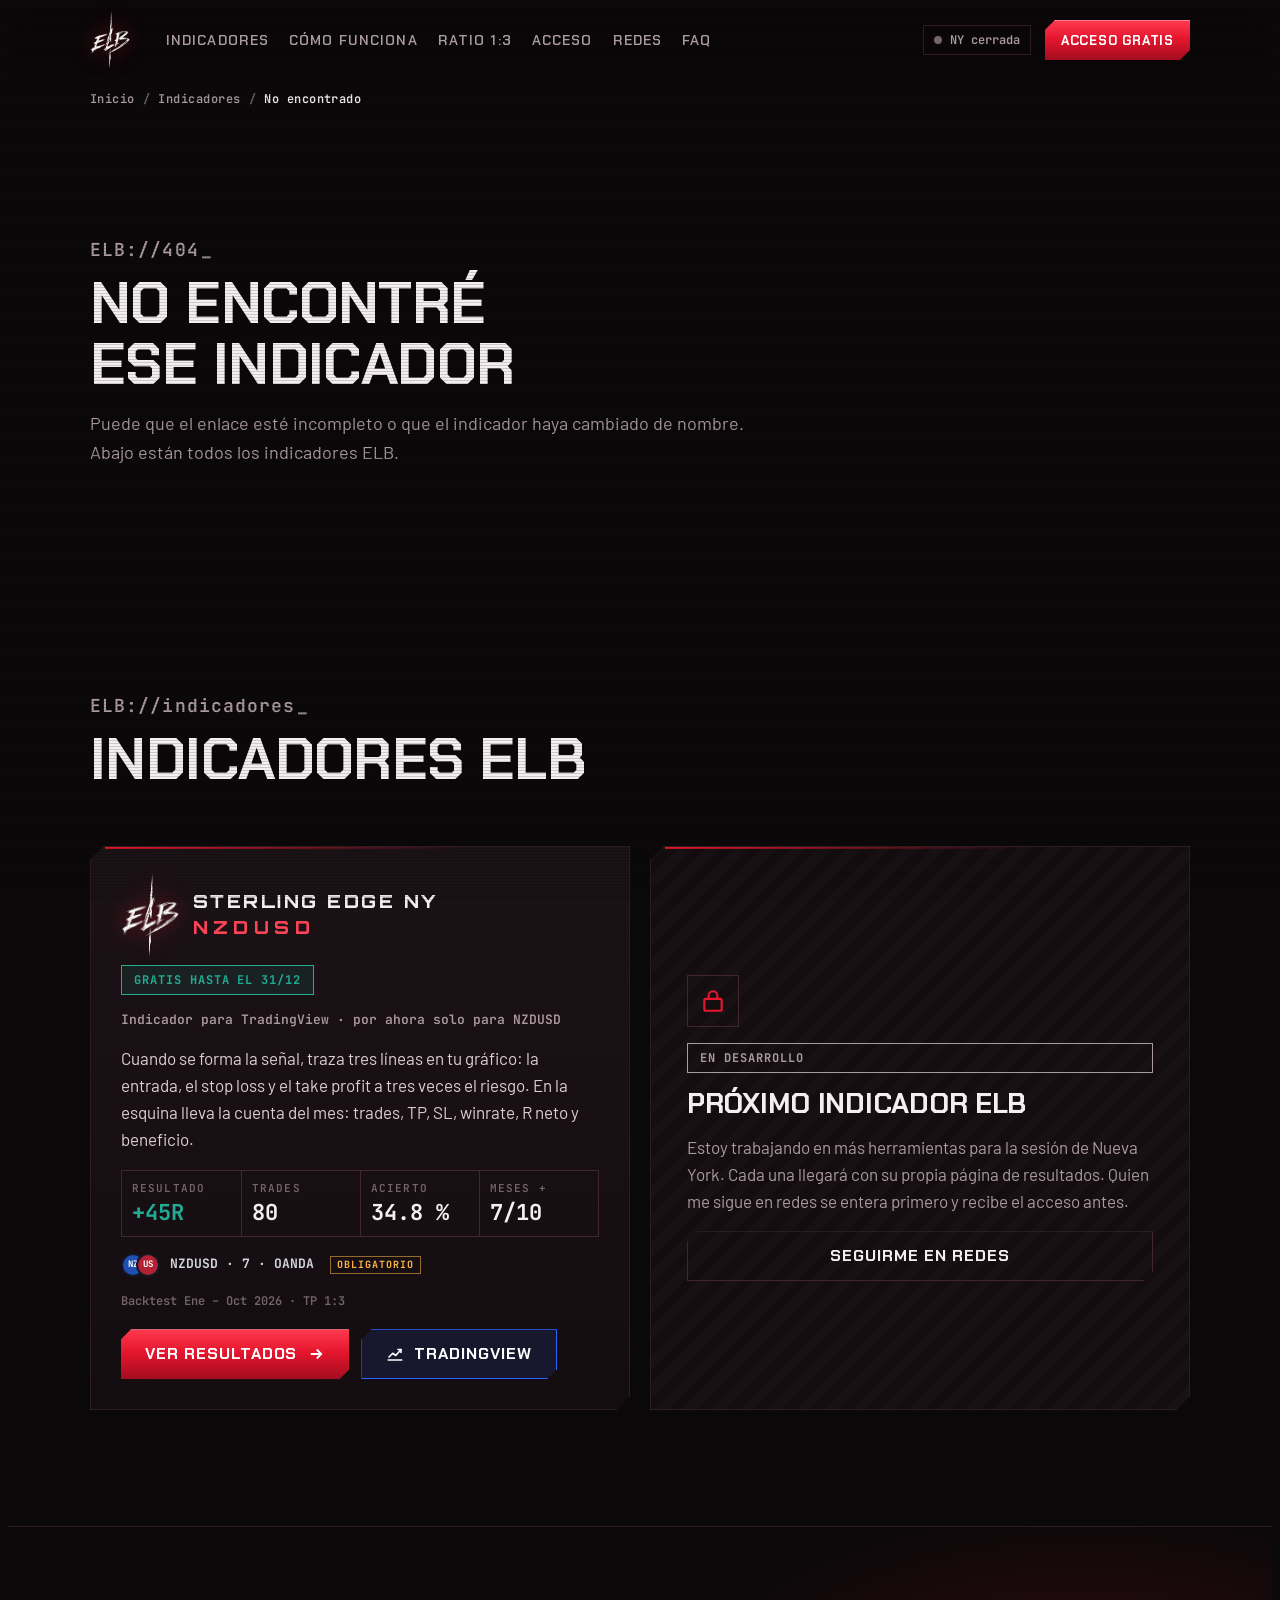
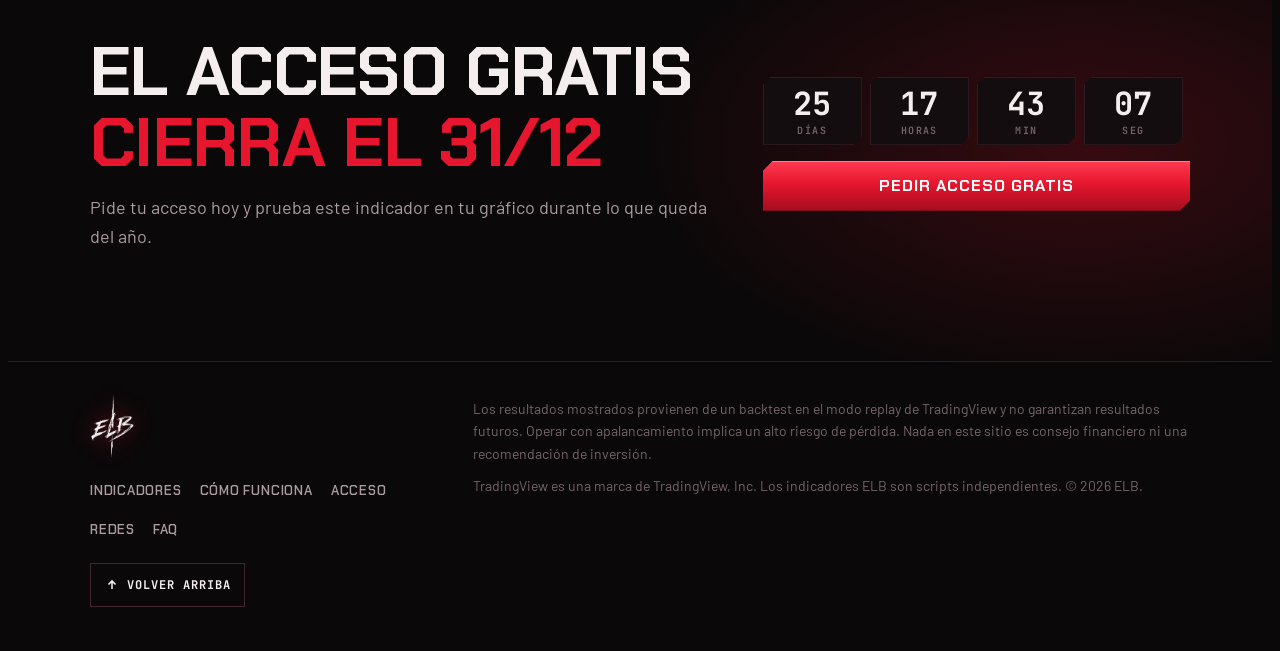
==== indicador.html @ a40491fe "Sitio estructurado: inicio con catalogo y una pagina por indicador - index.html: portada de la marca" ====
<!doctype html>
<html lang="es">
<head>
<meta charset="utf-8">
<meta name="viewport" content="width=device-width, initial-scale=1, viewport-fit=cover">
<title>Indicador · ELB</title>
<meta name="description" content="Página de un indicador ELB: resultados mes a mes, comparación de TP y simulador de cuenta.">
<meta name="theme-color" content="#0b0809">
<link rel="icon" type="image/png" sizes="16x16" href="media/favicon-16.png">
<link rel="icon" type="image/png" sizes="32x32" href="media/favicon-32.png">
<link rel="icon" type="image/png" sizes="64x64" href="media/favicon-64.png">
<link rel="icon" type="image/svg+xml" sizes="any" href="media/favicon.svg">
<link rel="apple-touch-icon" href="media/icon-180.png">
<meta property="og:type" content="website">
<meta property="og:title" content="ELB · Entrada, SL y TP 1:3 trazados solos">
<meta property="og:description" content="Indicador para TradingView en la sesión de Nueva York. Backtest de 10 meses: 90 trades, +50R. Acceso gratis hasta el 31/12.">
<meta property="og:url" content="https://garou-lb-06.github.io/elb-ny/">
<meta property="og:image" content="https://garou-lb-06.github.io/elb-ny/media/og.jpg">
<meta property="og:image:width" content="1200">
<meta property="og:image:height" content="630">
<meta name="twitter:card" content="summary_large_image">
<link rel="preconnect" href="https://fonts.googleapis.com">
<link rel="preconnect" href="https://fonts.gstatic.com" crossorigin>
<link href="https://fonts.googleapis.com/css2?family=Barlow:wght@400;500;600;700&family=Chakra+Petch:wght@500;600;700&family=JetBrains+Mono:wght@400;600;700&family=Orbitron:wght@800;900&display=swap" rel="stylesheet">
<link rel="stylesheet" href="assets/elb.css">
</head>
<body>

<a class="skip" href="#main">Saltar al contenido</a>
<div class="progress" id="progress" aria-hidden="true"></div>

<header class="nav" id="nav">
  <div class="wrap nav-in">
    <a class="brand" href="index.html" aria-label="ELB, ir al inicio">
      <span class="logo"><img src="media/elb-logo.png" alt="ELB" width="494" height="720" decoding="async"></span>
    </a>
    <nav class="nav-links" aria-label="Secciones">
      <a href="index.html#indicadores">Indicadores</a>
      <a href="index.html#como-funciona">Cómo funciona</a>
      <a href="index.html#calculadora">Ratio 1:3</a>
      <a href="index.html#acceso">Acceso</a>
      <a href="index.html#redes">Redes</a>
      <a href="index.html#faq">FAQ</a>
      <span class="nav-ind" id="navInd" aria-hidden="true"></span>
    </nav>
    <div class="nav-right">
      <span class="session" id="session" title="Horario de referencia de la sesión de Nueva York: 08:00 a 17:00, hora de Nueva York">
        <span class="dot" aria-hidden="true"></span><span id="sessionText">Sesión NY</span>
      </span>
      <a class="btn btn-red btn-sm" href="index.html#acceso" data-acceso>Acceso gratis</a>
      <button class="menu-btn" id="menuBtn" type="button" aria-expanded="false" aria-controls="mobileMenu" aria-label="Abrir menú">
        <span></span><span></span><span></span>
      </button>
    </div>
  </div>
  <div class="mobile-menu" id="mobileMenu" hidden>
    <nav class="wrap" aria-label="Secciones (móvil)">
      <a href="index.html#indicadores">Indicadores <span>01</span></a>
      <a href="index.html#como-funciona">Cómo funciona <span>02</span></a>
      <a href="index.html#calculadora">Ratio 1:3 <span>03</span></a>
      <a href="index.html#acceso">Acceso gratis <span>04</span></a>
      <a href="index.html#redes">Redes <span>05</span></a>
      <a href="index.html#faq">FAQ <span>06</span></a>
    </nav>
  </div>
</header>

<main id="main" tabindex="-1">
  <nav class="wrap crumbs" aria-label="Ruta"><a href="index.html">Inicio</a><span aria-hidden="true">/</span><a href="index.html#indicadores">Indicadores</a><span aria-hidden="true">/</span><span id="crumbName" aria-current="page">Indicador</span></nav>

  <!-- ================= EL INDICADOR: se arma desde assets/datos.js ================= -->
  <div id="indPage"></div>

  <!-- ================= OTROS INDICADORES ================= -->
  <section class="sec" id="otros">
    <div class="wrap">
      <header class="sec-head">
        <p class="kicker">ELB://indicadores</p>
        <h2 id="otrosHead">Otros indicadores ELB</h2>
      </header>
      <div class="cat-grid" id="otrosGrid">
        <article class="ticket soon-card">
          <div class="lock" aria-hidden="true">
            <svg viewBox="0 0 24 24" fill="none" stroke="currentColor" stroke-width="2"><rect x="4" y="10" width="16" height="11" rx="1"/><path d="M8 10V7a4 4 0 0 1 8 0v3"/></svg>
          </div>
          <span class="badge badge-soon">En desarrollo</span>
          <h3>Próximo indicador ELB</h3>
          <p>Estoy trabajando en más herramientas para la sesión de Nueva York. Cada una llegará con su propia página de resultados. Quien me sigue en redes se entera primero y recibe el acceso antes.</p>
          <a class="btn btn-ghost" href="index.html#redes">Seguirme en redes</a>
        </article>
      </div>
    </div>
  </section>

  <!-- ================= CIERRE ================= -->
  <section class="final">
    <div class="wrap final-in">
      <div>
        <h2>El acceso gratis <em>cierra el 31/12</em></h2>
        <p>Pide tu acceso hoy y prueba <span data-ind-name>este indicador</span> en tu gráfico durante lo que queda del año.</p>
      </div>
      <div style="display: grid; gap: 16px;">
        <div class="cd-boxes" data-countdown>
          <div class="cd-box"><span class="n" data-u="d">--</span><span class="u">días</span></div>
          <div class="cd-box"><span class="n" data-u="h">--</span><span class="u">horas</span></div>
          <div class="cd-box"><span class="n" data-u="m">--</span><span class="u">min</span></div>
          <div class="cd-box"><span class="n" data-u="s">--</span><span class="u">seg</span></div>
        </div>
        <a class="btn btn-red" href="index.html#acceso" data-acceso>Pedir acceso gratis</a>
      </div>
    </div>
  </section>
</main>

<footer>
  <div class="wrap foot">
    <div>
      <a class="brand" href="index.html" aria-label="ELB, ir al inicio"><span class="logo"><img src="media/elb-logo.png" alt="ELB" width="494" height="720" decoding="async"></span></a>
      <nav class="foot-nav" aria-label="Secciones (pie de página)">
        <a href="index.html#indicadores">Indicadores</a>
        <a href="index.html#como-funciona">Cómo funciona</a>
        <a href="index.html#acceso">Acceso</a>
        <a href="index.html#redes">Redes</a>
        <a href="index.html#faq">FAQ</a>
      </nav>
      <button class="to-top" id="toTop" type="button">
        <svg viewBox="0 0 24 24" fill="none" stroke="currentColor" stroke-width="2.6" aria-hidden="true"><path d="M12 19V5M6 11l6-6 6 6"/></svg>
        Volver arriba
      </button>
    </div>
    <div>
      <p>Los resultados mostrados provienen de un backtest en el modo replay de TradingView y no garantizan resultados futuros. Operar con apalancamiento implica un alto riesgo de pérdida. Nada en este sitio es consejo financiero ni una recomendación de inversión.</p>
      <p>TradingView es una marca de TradingView, Inc. Los indicadores ELB son scripts independientes. © 2026 ELB.</p>
    </div>
  </div>
</footer>

<script src="assets/datos.js"></script>
<script src="assets/comun.js"></script>
<script src="assets/indicador.js"></script>
<script src="assets/movimiento.js"></script>
</body>
</html>
---- assets/elb.css ----
/* ELB · estilos compartidos por todas las páginas */
/* Layout: terminal de operaciones nocturno. Rejilla asimétrica, paneles con esquina recortada tipo ticket de orden y cinta de cotización. */
:root {
  color-scheme: dark;
  --void: #0b0809;
  --panel: #140d10;
  --panel-2: #1b1216;
  --line: #2d1d23;
  --line-2: #42262f;
  --fg: #f4eeef;
  --muted: #ab9aa0;
  --dim: #75646b;
  --red: #e5162e;
  --red-hot: #ff4458;
  --red-deep: #6e0914;
  --tp: #22ab94;
  --sl: #f23645;
  --entry: #3a73ff;

  --f-mark: "Orbitron", "Chakra Petch", "Segoe UI", sans-serif;
  --f-display: "Chakra Petch", "Barlow", "Segoe UI", sans-serif;
  --f-body: "Barlow", system-ui, -apple-system, "Segoe UI", sans-serif;
  --f-mono: "JetBrains Mono", ui-monospace, "Cascadia Mono", Consolas, monospace;

  --gutter: clamp(16px, 4vw, 40px);
  --maxw: 1180px;
  --notch: 14px;
  --nav-h: 64px;
}

* { box-sizing: border-box; }
html { background: var(--void); scroll-behavior: smooth; scroll-padding-top: calc(var(--nav-h) + 16px); }
body {
  background: var(--void);
  color: var(--fg);
  font-family: var(--f-body);
  font-size: 17px;
  line-height: 1.6;
  -webkit-font-smoothing: antialiased;
  overflow-x: hidden;
}
body::after { /* CRT scanlines over the whole page, very faint */
  content: "";
  position: fixed; inset: 0; pointer-events: none; z-index: 60;
  background: repeating-linear-gradient(to bottom, transparent 0 2px, rgba(0, 0, 0, 0.16) 2px 3px);
  mix-blend-mode: multiply;
}
a { color: inherit; }
img, video { max-width: 100%; display: block; }
h1, h2, h3 { font-family: var(--f-display); line-height: 1.05; margin: 0; text-wrap: balance; letter-spacing: -0.01em; }
p { margin: 0; }
::selection { background: var(--red); color: #fff; }
:focus-visible { outline: 2px solid var(--red-hot); outline-offset: 3px; border-radius: 4px; }

.wrap { max-width: var(--maxw); margin-inline: auto; padding-inline: var(--gutter); }
.mono { font-family: var(--f-mono); }
.num { font-variant-numeric: tabular-nums; }
.sr-only { position: absolute; width: 1px; height: 1px; overflow: hidden; clip: rect(0 0 0 0); white-space: nowrap; }

/* ---------- buttons ---------- */
.btn {
  --b: var(--line-2);
  display: inline-flex; align-items: center; justify-content: center; gap: 10px;
  min-height: 50px; padding: 0 24px;
  font: 700 16px/1 var(--f-display); letter-spacing: 0.06em; text-transform: uppercase; text-decoration: none;
  color: var(--fg); background: transparent; border: 1px solid var(--b); cursor: pointer;
  clip-path: polygon(10px 0, 100% 0, 100% calc(100% - 10px), calc(100% - 10px) 100%, 0 100%, 0 10px);
  transition: transform .18s ease, background-color .18s ease, box-shadow .18s ease, color .18s ease;
}
.btn:hover { transform: translateY(-2px); }
.btn:active { transform: translateY(0); }
.btn-red {
  border: 0; color: #fff;
  background: linear-gradient(180deg, #ff3b51 0%, var(--red) 46%, #a30d1f 100%);
  box-shadow: inset 0 1px 0 rgba(255, 255, 255, 0.35), 0 10px 30px -12px rgba(229, 22, 46, 0.9);
}
.btn-red:hover { box-shadow: inset 0 1px 0 rgba(255, 255, 255, 0.4), 0 14px 40px -10px rgba(255, 68, 88, 1); }
.btn-ghost:hover { background: rgba(229, 22, 46, 0.1); --b: var(--red); }
.btn-sm { min-height: 40px; padding: 0 16px; font-size: 13px; }
.btn[aria-disabled="true"] { opacity: .45; pointer-events: none; }
.btn svg { width: 18px; height: 18px; }
/* TradingView links: TradingView blue so they read as "opens TradingView" */
.btn-tv { --b: #2962ff; color: #fff; background: rgba(41, 98, 255, 0.12); }
.btn-tv:hover { background: #2962ff; --b: #2962ff; box-shadow: 0 10px 30px -12px rgba(41, 98, 255, 0.9); }

/* ---------- top progress + nav ---------- */
.progress { position: fixed; top: env(safe-area-inset-top, 0px); left: 0; height: 2px; width: 0; z-index: 80; background: linear-gradient(90deg, var(--red-deep), var(--red-hot)); box-shadow: 0 0 12px var(--red); }
.nav {
  position: sticky; top: env(safe-area-inset-top, 0px); z-index: 70;
  background: rgba(11, 8, 9, 0.72); backdrop-filter: blur(14px) saturate(140%); -webkit-backdrop-filter: blur(14px) saturate(140%);
  border-bottom: 1px solid transparent; transition: border-color .2s ease, background-color .2s ease;
}
.nav.scrolled { border-bottom-color: var(--line); background: rgba(11, 8, 9, 0.9); }
.nav-in { height: var(--nav-h); display: flex; align-items: center; gap: 24px; }
.brand { display: inline-flex; align-items: center; gap: 10px; text-decoration: none; }
.mark { font-family: var(--f-mark); font-weight: 900; font-size: 26px; letter-spacing: 0.04em; color: var(--red); text-shadow: 0 0 18px rgba(229, 22, 46, 0.55); }
.brand-ny { font-family: var(--f-mark); font-weight: 800; font-size: 13px; letter-spacing: 0.35em; color: var(--fg); }
/* the ELB brush logo: white strokes with a red glow; the RGB-split glitch reuses the logo as a mask */
.logo { position: relative; display: inline-block; flex: none; line-height: 0; }
.logo img { display: block; height: 58px; width: auto; margin-block: -4px; filter: drop-shadow(0 0 10px rgba(229, 22, 46, 0.6)); }
.logo::before, .logo::after { content: ""; position: absolute; inset: 0; opacity: 0; pointer-events: none; -webkit-mask: url(media/elb-logo.png) center / contain no-repeat; mask: url(media/elb-logo.png) center / contain no-repeat; }
.logo::before { background: #ff003c; transform: translate(-2px, 0); }
.logo::after { background: #00e5ff; transform: translate(2px, 0); }
.brand:hover .logo::before, .brand:hover .logo::after { opacity: .8; animation: glitch-a .9s steps(2) infinite; }
.brand:hover .logo::after { animation-name: glitch-b; }
footer .logo img { height: 64px; }
.nav-links { display: flex; gap: 20px; margin-left: 12px; }
.nav-links a { white-space: nowrap; font: 600 14px/1 var(--f-display); letter-spacing: 0.08em; text-transform: uppercase; color: var(--muted); text-decoration: none; padding: 8px 0; position: relative; }
.nav-links a::after { content: ""; position: absolute; left: 0; right: 100%; bottom: 0; height: 2px; background: var(--red); transition: right .2s ease; }
.nav-links a:hover { color: var(--fg); }
.nav-links a:hover::after { right: 0; }
.nav-right { margin-left: auto; display: flex; align-items: center; gap: 14px; }
.session { display: inline-flex; align-items: center; gap: 8px; font: 600 12px/1 var(--f-mono); color: var(--muted); padding: 8px 10px; border: 1px solid var(--line); white-space: nowrap; }
.session .dot { width: 8px; height: 8px; border-radius: 50%; background: var(--dim); }
.session.open .dot { background: var(--tp); box-shadow: 0 0 0 0 rgba(34, 171, 148, .7); animation: ping 1.8s infinite; }
.session.open { color: var(--fg); }
@keyframes ping { 0% { box-shadow: 0 0 0 0 rgba(34, 171, 148, .6); } 80%, 100% { box-shadow: 0 0 0 8px rgba(34, 171, 148, 0); } }
.menu-btn { display: none; width: 44px; height: 44px; border: 1px solid var(--line-2); background: transparent; color: var(--fg); cursor: pointer; }
.menu-btn span { display: block; width: 20px; height: 2px; margin: 4px auto; background: currentColor; transition: transform .2s ease, opacity .2s ease; }
.menu-btn[aria-expanded="true"] span:nth-child(1) { transform: translateY(6px) rotate(45deg); }
.menu-btn[aria-expanded="true"] span:nth-child(2) { opacity: 0; }
.menu-btn[aria-expanded="true"] span:nth-child(3) { transform: translateY(-6px) rotate(-45deg); }
.mobile-menu { border-top: 1px solid var(--line); background: rgba(11, 8, 9, 0.97); }
.mobile-menu nav { display: grid; padding-block: 12px 20px; }
.mobile-menu a { font: 700 22px/1 var(--f-display); text-transform: uppercase; letter-spacing: 0.05em; padding: 14px 0; border-bottom: 1px solid var(--line); text-decoration: none; display: flex; justify-content: space-between; }
.mobile-menu a span { color: var(--red); font: 600 13px/1 var(--f-mono); }

/* ---------- glitch ---------- */
.glitch { position: relative; display: inline-block; }
.glitch::before, .glitch::after { content: attr(data-text); position: absolute; inset: 0; opacity: 0; }
.glitch::before { color: #ff003c; transform: translate(-2px, 0); }
.glitch::after { color: #00e5ff; transform: translate(2px, 0); }
.glitch:hover::before, .glitch:hover::after { opacity: .8; animation: glitch-a .9s steps(2) infinite; }
.glitch:hover::after { animation-name: glitch-b; }
.glitch.auto::before, .glitch.auto::after { opacity: .85; animation: glitch-burst-a 4.2s steps(1) infinite; }
.glitch.auto::after { animation-name: glitch-burst-b; }
@keyframes glitch-burst-a { 0%, 9%, 100% { clip-path: inset(100% 0 0 0); } 2% { clip-path: inset(12% 0 64% 0); transform: translate(-6px, 0); } 4% { clip-path: inset(58% 0 18% 0); transform: translate(4px, 0); } 6% { clip-path: inset(30% 0 46% 0); transform: translate(-3px, 0); } }
@keyframes glitch-burst-b { 0%, 9%, 100% { clip-path: inset(100% 0 0 0); } 2% { clip-path: inset(66% 0 8% 0); transform: translate(6px, 0); } 4% { clip-path: inset(8% 0 72% 0); transform: translate(-4px, 0); } 6% { clip-path: inset(40% 0 40% 0); transform: translate(3px, 0); } }
@keyframes glitch-a { 0% { clip-path: inset(10% 0 70% 0); } 25% { clip-path: inset(60% 0 10% 0); } 50% { clip-path: inset(30% 0 50% 0); } 75% { clip-path: inset(80% 0 2% 0); } 100% { clip-path: inset(0 0 90% 0); } }
@keyframes glitch-b { 0% { clip-path: inset(70% 0 5% 0); } 25% { clip-path: inset(5% 0 75% 0); } 50% { clip-path: inset(45% 0 35% 0); } 75% { clip-path: inset(15% 0 60% 0); } 100% { clip-path: inset(88% 0 0 0); } }

/* ---------- hero ---------- */
.hero { position: relative; overflow: hidden; padding-block: clamp(36px, 6vw, 80px) 0; isolation: isolate; }
.hero::before { content: ""; position: absolute; inset: -20% -10% auto; height: 120%; z-index: -2; background: radial-gradient(60% 50% at 70% 35%, rgba(229, 22, 46, 0.22), transparent 70%), radial-gradient(40% 40% at 10% 10%, rgba(110, 9, 20, 0.35), transparent 70%); }
#bgCandles { position: absolute; inset: 0; width: 100%; height: 100%; z-index: -1; opacity: .5; -webkit-mask-image: linear-gradient(to bottom, #000 40%, transparent 95%); mask-image: linear-gradient(to bottom, #000 40%, transparent 95%); }
.giant {
  position: absolute; z-index: -1; left: 50%; top: 50%;
  height: clamp(560px, 56vw, 760px); aspect-ratio: 494 / 720; user-select: none; pointer-events: none;
  filter: drop-shadow(3px 3px 0 rgba(20, 4, 7, 0.9)) drop-shadow(0 0 40px rgba(229, 22, 46, 0.45));
  transform: translate(-50%, -50%) perspective(900px) rotateY(var(--ry, -14deg)) rotateX(var(--rx, 6deg));
  transition: transform .6s cubic-bezier(.2, .7, .2, 1);
}
.giant-logo { position: absolute; inset: 0; background: linear-gradient(165deg, rgba(255, 110, 128, 0.5), rgba(229, 22, 46, 0.38) 50%, rgba(255, 80, 100, 0.48)); -webkit-mask: url(media/elb-logo.png) center / contain no-repeat; mask: url(media/elb-logo.png) center / contain no-repeat; }
.hero-grid { display: grid; grid-template-columns: minmax(0, 1.12fr) minmax(0, 0.88fr); gap: clamp(28px, 5vw, 64px); align-items: center; }
.eyebrow { font: 600 13px/1.4 var(--f-mono); color: var(--muted); letter-spacing: 0.04em; text-transform: uppercase; display: flex; gap: 10px; align-items: center; }
.prompt { color: var(--red); }
.cursor-blink { display: inline-block; width: 9px; height: 16px; background: var(--red); animation: blink 1s steps(1) infinite; vertical-align: -2px; }
@keyframes blink { 50% { opacity: 0; } }
.hero-title { margin-top: 18px; font-size: clamp(44px, 7.4vw, 92px); font-weight: 700; text-transform: uppercase; line-height: 0.95; }
.hero-title .ln { display: block; }
.hero-title .accent { color: var(--red); text-shadow: 0 0 40px rgba(229, 22, 46, 0.45); }
.hero-title .tp { color: var(--tp); }
.lede { margin-top: 22px; max-width: 34em; font-size: clamp(17px, 1.6vw, 19px); color: #d9cdd0; }
.hero-cta { margin-top: 30px; display: flex; flex-wrap: wrap; gap: 12px; }

.countdown { margin-top: 30px; display: grid; gap: 10px; max-width: 460px; }
.countdown-label { font: 600 12px/1.3 var(--f-mono); letter-spacing: 0.08em; text-transform: uppercase; color: var(--muted); }
.countdown-label b { color: var(--red-hot); font-weight: 700; }
.cd-boxes { display: grid; grid-template-columns: repeat(4, minmax(0, 1fr)); gap: 8px; }
.cd-box { background: var(--panel); border: 1px solid var(--line); padding: 10px 6px 8px; text-align: center; clip-path: polygon(8px 0, 100% 0, 100% calc(100% - 8px), calc(100% - 8px) 100%, 0 100%, 0 8px); }
.cd-box .n { display: block; font: 700 clamp(22px, 3.2vw, 32px)/1 var(--f-mono); color: var(--fg); font-variant-numeric: tabular-nums; }
.cd-box .u { display: block; margin-top: 6px; font: 600 10px/1 var(--f-mono); letter-spacing: 0.14em; color: var(--dim); text-transform: uppercase; }

.hero-media { position: relative; display: grid; justify-items: center; padding-block: 10px 30px; }
.phone {
  position: relative; width: min(300px, 78vw); aspect-ratio: 9 / 19.2; max-width: 100%;
  border-radius: 44px; padding: 10px; background: linear-gradient(145deg, #2b1a1f, #0d0809 40%, #1f1216);
  box-shadow: 0 0 0 1px #3d2730, 0 40px 80px -30px rgba(229, 22, 46, 0.6), 0 0 120px -40px rgba(229, 22, 46, 0.7);
  transform: perspective(1200px) rotateY(var(--pry, -10deg)) rotateX(var(--prx, 4deg));
  transition: transform .6s cubic-bezier(.2, .7, .2, 1);
}
.phone::before { content: ""; position: absolute; top: 18px; left: 50%; width: 90px; height: 24px; transform: translateX(-50%); background: #000; border-radius: 20px; z-index: 2; }
.phone video { width: 100%; height: 100%; object-fit: cover; border-radius: 34px; background: #000; }
.sound-btn { position: absolute; z-index: 3; bottom: 26px; left: 50%; transform: translateX(-50%); display: inline-flex; gap: 8px; align-items: center; padding: 9px 14px; font: 700 12px/1 var(--f-mono); letter-spacing: 0.06em; text-transform: uppercase; color: #fff; background: rgba(0, 0, 0, 0.72); border: 1px solid rgba(255, 255, 255, 0.2); border-radius: 999px; cursor: pointer; backdrop-filter: blur(6px); }
.sound-btn svg { width: 16px; height: 16px; }
.float-chip { position: absolute; z-index: 4; display: inline-flex; align-items: center; gap: 8px; padding: 10px 14px; font: 700 14px/1 var(--f-mono); background: rgba(20, 13, 16, 0.92); border: 1px solid var(--line-2); box-shadow: 0 18px 40px -18px rgba(0, 0, 0, 0.9); clip-path: polygon(8px 0, 100% 0, 100% calc(100% - 8px), calc(100% - 8px) 100%, 0 100%, 0 8px); animation: bob 5s ease-in-out infinite; }
.float-chip i { width: 8px; height: 8px; border-radius: 50%; display: inline-block; }
.chip-tp { top: 18%; left: -2%; color: var(--tp); } .chip-tp i { background: var(--tp); }
.chip-sl { top: 48%; right: -4%; color: var(--sl); animation-delay: -1.6s; } .chip-sl i { background: var(--sl); }
.chip-wr { bottom: 14%; left: 2%; color: var(--fg); animation-delay: -3s; } .chip-wr i { background: var(--entry); }
@keyframes bob { 0%, 100% { transform: translateY(0); } 50% { transform: translateY(-10px); } }

.tape { margin-top: clamp(30px, 5vw, 56px); border-block: 1px solid var(--line); background: linear-gradient(90deg, rgba(229, 22, 46, 0.12), transparent 30%, transparent 70%, rgba(229, 22, 46, 0.12)); overflow: hidden; }
.tape-track { display: flex; width: max-content; animation: tape 38s linear infinite; }
.tape-group { display: flex; }
.tape-item { display: inline-flex; align-items: center; gap: 12px; padding: 14px 28px; font: 600 14px/1 var(--f-mono); letter-spacing: 0.08em; text-transform: uppercase; color: var(--muted); white-space: nowrap; }
.tape-item b { color: var(--fg); font-weight: 700; }
.tape-item::before { content: "◆"; color: var(--red); font-size: 9px; }
@keyframes tape { to { transform: translateX(-50%); } }

/* ---------- sections ---------- */
.sec { padding-block: clamp(64px, 9vw, 120px); position: relative; }
.sec + .sec { border-top: 1px solid var(--line); }
.sec-head { display: grid; gap: 14px; max-width: 760px; margin-bottom: clamp(32px, 5vw, 56px); }
.kicker { font: 600 13px/1 var(--f-mono); color: var(--red); letter-spacing: 0.06em; }
.sec-head :is(h2, .h2) { font-size: clamp(34px, 5vw, 58px); font-weight: 700; text-transform: uppercase; }
.sec-head p { color: var(--muted); font-size: 18px; max-width: 38em; }

.ticket {
  position: relative; background: linear-gradient(180deg, var(--panel-2), var(--panel)); border: 1px solid var(--line);
  clip-path: polygon(var(--notch) 0, 100% 0, 100% calc(100% - var(--notch)), calc(100% - var(--notch)) 100%, 0 100%, 0 var(--notch));
}
.ticket::before { content: ""; position: absolute; top: 0; left: var(--notch); right: 30%; height: 2px; background: linear-gradient(90deg, var(--red), transparent); }

/* ---------- indicators ---------- */
.ind-grid { display: grid; grid-template-columns: minmax(0, 1.5fr) minmax(0, 1fr); gap: 20px; align-items: stretch; }
.ind-card { padding: clamp(22px, 3.4vw, 36px); display: grid; gap: 22px; align-content: start; }
.ind-top { display: flex; flex-wrap: wrap; align-items: center; justify-content: space-between; gap: 12px; }
.ind-name { display: flex; align-items: center; gap: 14px; }
.ind-name .logo img { height: clamp(78px, 10vw, 110px); }
.ind-name .logo::before { opacity: .85; animation: glitch-burst-a 4.2s steps(1) infinite; }
.ind-name .logo::after { opacity: .85; animation: glitch-burst-b 4.2s steps(1) infinite; }
.ind-name .brand-ny { font-size: clamp(16px, 2vw, 20px); letter-spacing: 0.14em; line-height: 1.15; text-transform: uppercase; }
.badge { display: inline-flex; align-items: center; gap: 8px; padding: 8px 12px; font: 700 12px/1 var(--f-mono); letter-spacing: 0.08em; text-transform: uppercase; border: 1px solid currentColor; }
.badge-free { color: var(--tp); background: rgba(34, 171, 148, 0.1); }
.badge-soon { color: var(--muted); }
.ind-full { font: 600 14px/1.4 var(--f-mono); color: var(--muted); overflow-wrap: anywhere; }
.ind-desc { color: #dccfd2; max-width: 40em; }
.ind-body { display: grid; grid-template-columns: minmax(0, 1fr) minmax(0, 220px); gap: 24px; align-items: center; }
.specs { display: grid; gap: 0; margin: 0; }
.specs div { display: grid; grid-template-columns: 120px minmax(0, 1fr); gap: 12px; padding: 11px 0; border-bottom: 1px dashed var(--line-2); }
.specs dt { font: 600 12px/1.6 var(--f-mono); color: var(--dim); text-transform: uppercase; letter-spacing: 0.08em; }
.specs dd { margin: 0; font-weight: 600; }
.chips { display: flex; flex-wrap: wrap; gap: 6px; }
.chip { font: 700 12px/1 var(--f-mono); padding: 6px 8px; border: 1px solid var(--line-2); background: rgba(255, 255, 255, 0.03); }
.mini-chart { width: 100%; height: auto; background: #0d090a; border: 1px solid var(--line); }
.ind-actions { display: flex; flex-wrap: wrap; gap: 12px; }
.soon-card { padding: clamp(22px, 3.4vw, 36px); display: grid; gap: 16px; align-content: center; text-align: left; background: repeating-linear-gradient(135deg, rgba(255, 255, 255, 0.015) 0 10px, transparent 10px 20px), var(--panel); }
.soon-card h3 { font-size: 28px; text-transform: uppercase; }
.soon-card p { color: var(--muted); }
.lock { width: 52px; height: 52px; display: grid; place-items: center; border: 1px solid var(--line-2); color: var(--red); }
.lock svg { width: 26px; height: 26px; }

/* ---------- how it works ---------- */
.how-grid { display: grid; grid-template-columns: minmax(0, 0.8fr) minmax(0, 1.2fr); gap: clamp(24px, 4vw, 48px); align-items: start; }
.steps { list-style: none; margin: 0; padding: 0; display: grid; gap: 4px; counter-reset: s; }
.steps li { counter-increment: s; display: grid; grid-template-columns: 52px minmax(0, 1fr); gap: 14px; padding: 18px 0; border-bottom: 1px solid var(--line); }
.steps li::before { content: counter(s, decimal-leading-zero); font: 700 22px/1 var(--f-mono); color: var(--red); padding-top: 4px; }
.steps h3 { font-size: 21px; text-transform: uppercase; margin-bottom: 6px; }
.steps p { color: var(--muted); }
.line-key { display: inline-block; width: 22px; height: 0; border-top: 3px dashed; vertical-align: middle; margin-right: 6px; }
.sim { padding: 16px; display: grid; gap: 12px; }
.sim-bar { display: flex; flex-wrap: wrap; gap: 10px; align-items: center; justify-content: space-between; }
.seg { display: inline-flex; border: 1px solid var(--line-2); }
.seg button { font: 700 13px/1 var(--f-mono); letter-spacing: 0.06em; text-transform: uppercase; padding: 11px 14px; color: var(--muted); background: transparent; border: 0; cursor: pointer; }
.seg button[aria-pressed="true"] { color: #fff; background: var(--red); }
.seg button[data-kind="tp"][aria-pressed="true"] { background: #157a6a; }
.sim canvas { width: 100%; height: clamp(300px, 46vw, 440px); display: block; background: #0d090a; border: 1px solid var(--line); }
.sim-foot { display: flex; flex-wrap: wrap; justify-content: space-between; gap: 8px 16px; font: 600 12px/1.5 var(--f-mono); color: var(--dim); }
.legend { display: flex; flex-wrap: wrap; gap: 14px; }

/* ---------- results ---------- */
.res-grid { display: grid; grid-template-columns: minmax(0, 0.9fr) minmax(0, 1.1fr); gap: 20px; align-items: start; }
.tv-table { width: 100%; border-collapse: collapse; font-family: var(--f-body); font-size: 17px; background: #131722; }
.tv-table th { background: #2962ff; color: #fff; font: 700 16px/1 var(--f-display); text-transform: none; padding: 14px 12px; letter-spacing: 0.02em; }
.tv-table td { padding: 12px; border-top: 1px solid #2a2e39; text-align: center; color: #d1d4dc; font-weight: 600; }
.tv-table td + td, .tv-table th + th { border-left: 1px solid #2a2e39; }
.tv-table td.v { font: 700 18px/1 var(--f-mono); font-variant-numeric: tabular-nums; }
.tv-table .teal { color: var(--tp); } .tv-table .red { color: var(--sl); } .tv-table .white { color: #fff; }
.table-wrap { padding: 16px; display: grid; gap: 12px; }
.table-note { font: 600 12px/1.5 var(--f-mono); color: var(--dim); }
.curve-wrap { padding: 16px; display: grid; gap: 14px; }
.curve-head { display: flex; flex-wrap: wrap; justify-content: space-between; gap: 8px; align-items: baseline; }
.curve-head :is(h3, h4) { font-size: 20px; text-transform: uppercase; }
.curve-head span { font: 700 26px/1 var(--f-mono); color: var(--tp); }
.curve { width: 100%; height: auto; }
.months { display: grid; grid-template-columns: minmax(0, 1.25fr) repeat(5, minmax(0, 1fr)); gap: 8px; }
.mchip[data-period="all"] { grid-row: span 2; align-content: center; gap: 8px; }
.mchip[data-period="all"] .mr { font-size: clamp(28px, 3.4vw, 40px); }
.mchip {
  position: relative; display: grid; gap: 6px; text-align: left; cursor: pointer; color: var(--fg);
  padding: 14px 14px 12px; background: var(--panel); border: 1px solid var(--line);
  clip-path: polygon(10px 0, 100% 0, 100% calc(100% - 10px), calc(100% - 10px) 100%, 0 100%, 0 10px);
  transition: border-color .18s ease, background-color .18s ease, transform .18s ease;
}
.mchip:hover { border-color: var(--line-2); transform: translateY(-2px); }
.mchip[aria-pressed="true"] { border-color: var(--red); background: linear-gradient(180deg, rgba(229, 22, 46, 0.16), rgba(229, 22, 46, 0.04)); }
.mchip[aria-pressed="true"]::before { content: ""; position: absolute; left: 10px; right: 0; top: 0; height: 2px; background: var(--red); }
.mchip .mn { font: 700 14px/1 var(--f-display); letter-spacing: 0.08em; text-transform: uppercase; color: var(--muted); }
.mchip[aria-pressed="true"] .mn { color: var(--fg); }
.mchip .mr { font: 700 clamp(20px, 2.4vw, 26px)/1 var(--f-mono); font-variant-numeric: tabular-nums; }
.mchip .ms { font: 600 12px/1.3 var(--f-mono); color: var(--dim); font-variant-numeric: tabular-nums; }
.per-note { color: var(--muted); font-size: 15px; max-width: 46em; margin: 14px 0 20px; min-height: 1.6em; }
.list-cap { font: 600 12px/1.4 var(--f-mono); color: var(--dim); letter-spacing: 0.04em; }
.mchip .ms b { font-weight: 700; }
.tpc { color: var(--tp); }
.slc { color: var(--sl); }
/* account simulator */
.sim2 { display: grid; grid-template-columns: minmax(0, 0.9fr) minmax(0, 1.1fr); }
.sim2-in, .sim2-out { padding: clamp(20px, 3vw, 32px); display: grid; gap: 22px; align-content: start; min-width: 0; margin: 0; }
.sim2-out { border-left: 1px solid var(--line); background: rgba(0, 0, 0, 0.18); }
.acc-period {
  width: 100%; min-height: 50px; padding: 0 44px 0 14px; font: 600 17px/1 var(--f-body); color: var(--fg); cursor: pointer;
  background: #0d090a url("data:image/svg+xml,%3Csvg xmlns='http://www.w3.org/2000/svg' viewBox='0 0 24 24' fill='none' stroke='%23ff4458' stroke-width='3'%3E%3Cpath d='M6 9l6 6 6-6'/%3E%3C/svg%3E") no-repeat right 14px center / 14px;
  border: 1px solid var(--line-2); border-radius: 0; -webkit-appearance: none; appearance: none;
}
.acc-period:focus { border-color: var(--red); outline: none; box-shadow: 0 0 0 3px rgba(229, 22, 46, 0.25); }
.acc-period option { background: #140d10; color: var(--fg); }
.money-in { display: flex; align-items: center; border: 1px solid var(--line-2); background: #0d090a; }
.money-in span { padding: 0 4px 0 14px; color: var(--muted); font: 700 20px/1 var(--f-mono); }
.money-in input { flex: 1; min-width: 0; min-height: 52px; padding: 0 14px 0 4px; border: 0; background: transparent; color: var(--fg); font: 700 22px/1 var(--f-mono); font-variant-numeric: tabular-nums; outline: none; }
.money-in:focus-within { border-color: var(--red); box-shadow: 0 0 0 3px rgba(229, 22, 46, 0.25); }
.quick { display: flex; flex-wrap: wrap; gap: 6px; }
.quick button { font: 700 13px/1 var(--f-mono); padding: 9px 11px; color: var(--muted); background: transparent; border: 1px solid var(--line-2); cursor: pointer; }
.quick button:hover { color: var(--fg); border-color: var(--red); }
.quick button[aria-pressed="true"] { color: #fff; background: rgba(229, 22, 46, 0.18); border-color: var(--red); }
.field-hint { font: 600 13px/1.5 var(--f-mono); color: var(--dim); }
.field-err { font: 600 13px/1.4 var(--f-mono); color: var(--red-hot); }
.field-err:empty { display: none; }
.lbl-like { font: 700 13px/1 var(--f-mono); letter-spacing: 0.08em; text-transform: uppercase; color: var(--muted); }
.acc-chart { width: 100%; height: auto; background: #0d090a; border: 1px solid var(--line); }
.acc-table-wrap { overflow-x: auto; }
.acc-table { width: 100%; border-collapse: collapse; font: 600 14px/1.3 var(--f-mono); font-variant-numeric: tabular-nums; }
.acc-table th { text-align: right; color: var(--dim); font-size: 11px; letter-spacing: 0.08em; text-transform: uppercase; padding: 6px 8px; border-bottom: 1px solid var(--line-2); white-space: nowrap; }
.acc-table td { text-align: right; padding: 7px 8px; border-bottom: 1px dashed var(--line); white-space: nowrap; }
.acc-table th:first-child, .acc-table td:first-child { text-align: left; }
.acc-rows { display: grid; }
.acc-row { display: flex; justify-content: space-between; align-items: baseline; gap: 12px; padding: 10px 0; border-bottom: 1px dashed var(--line-2); font-weight: 600; }
.acc-row b { font: 700 16px/1.3 var(--f-mono); text-align: right; }
.nav-right .btn { white-space: nowrap; }


.res-grid.swap .tv-table td.v, .res-grid.swap .curve { animation: swapIn .45s ease; }
@keyframes swapIn { from { opacity: .15; transform: translateY(4px); } to { opacity: 1; transform: none; } }
.trades { list-style: none; margin: 0; padding: 0; display: grid; grid-template-columns: repeat(auto-fill, minmax(84px, 1fr)); gap: 8px; }
.trades .m { font: 600 10px/1 var(--f-mono); color: var(--dim); letter-spacing: 0.08em; }
.trades li { padding: 10px 8px; border: 1px solid var(--line); text-align: center; display: grid; gap: 6px; background: rgba(255, 255, 255, 0.02); }
.trades .t { font: 600 11px/1 var(--f-mono); color: var(--dim); letter-spacing: 0.1em; }
.trades .r { font: 700 16px/1 var(--f-mono); }
.trades .win { color: var(--tp); border-color: rgba(34, 171, 148, 0.45); }
.trades .loss { color: var(--sl); border-color: rgba(242, 54, 69, 0.45); }
.reels { margin-top: clamp(36px, 5vw, 56px); display: grid; grid-template-columns: repeat(4, minmax(0, 1fr)); gap: 20px; }
.reel { display: grid; gap: 12px; }
.reel video { width: 100%; aspect-ratio: 9 / 16; object-fit: cover; background: #000; border: 1px solid var(--line-2); border-radius: 18px; }
.reel :is(h3, h4) { font-size: 18px; text-transform: uppercase; }
.reel p { color: var(--muted); font-size: 15px; }

/* ---------- calculator ---------- */
.calc { display: grid; grid-template-columns: minmax(0, 1fr) minmax(0, 1fr); gap: 0; }
.calc-in, .calc-out { padding: clamp(20px, 3vw, 32px); display: grid; gap: 22px; align-content: start; }
.calc-out { border-left: 1px solid var(--line); background: rgba(0, 0, 0, 0.18); }
.field { display: grid; gap: 10px; }
.field-top { display: flex; justify-content: space-between; align-items: baseline; gap: 10px; }
.field label { font: 700 13px/1 var(--f-mono); letter-spacing: 0.08em; text-transform: uppercase; color: var(--muted); }
.field output { font: 700 22px/1 var(--f-mono); font-variant-numeric: tabular-nums; }
.range-wrap { position: relative; }
input[type="range"] { -webkit-appearance: none; appearance: none; width: 100%; height: 30px; background: transparent; cursor: pointer; }
input[type="range"]::-webkit-slider-runnable-track { height: 6px; background: linear-gradient(90deg, var(--red) var(--fill, 50%), var(--line-2) var(--fill, 50%)); }
input[type="range"]::-moz-range-track { height: 6px; background: var(--line-2); }
input[type="range"]::-moz-range-progress { height: 6px; background: var(--red); }
input[type="range"]::-webkit-slider-thumb { -webkit-appearance: none; width: 22px; height: 22px; margin-top: -8px; background: #fff; border: 4px solid var(--red); border-radius: 50%; box-shadow: 0 0 0 4px rgba(229, 22, 46, 0.25); }
input[type="range"]::-moz-range-thumb { width: 16px; height: 16px; background: #fff; border: 4px solid var(--red); border-radius: 50%; }
.be-mark { position: absolute; top: -4px; bottom: -4px; width: 2px; background: var(--tp); pointer-events: none; }
.be-mark span { position: absolute; top: calc(100% + 6px); left: 50%; transform: translateX(-50%); font: 700 10px/1 var(--f-mono); color: var(--tp); white-space: nowrap; }
.big-out { display: grid; gap: 6px; }
.big-out .lbl { font: 700 12px/1 var(--f-mono); letter-spacing: 0.1em; text-transform: uppercase; color: var(--dim); }
.big-out .val { font: 700 clamp(40px, 6vw, 64px)/1 var(--f-mono); font-variant-numeric: tabular-nums; }
.big-out .sub { color: var(--muted); font-weight: 600; }
.pos { color: var(--tp); } .neg { color: var(--sl); }
.wl-bar { display: flex; height: 18px; border: 1px solid var(--line-2); overflow: hidden; }
.wl-bar .w { background: var(--tp); } .wl-bar .l { background: var(--sl); }
.wl-legend { display: flex; justify-content: space-between; gap: 10px; font: 600 13px/1.4 var(--f-mono); color: var(--muted); }
.calc-note { font-size: 14px; color: var(--dim); }

/* ---------- access ---------- */
.acc-grid { display: grid; grid-template-columns: minmax(0, 1fr) minmax(0, 1fr); gap: clamp(24px, 4vw, 48px); align-items: start; }
.acc-steps { list-style: none; margin: 0; padding: 0; display: grid; gap: 12px; counter-reset: a; }
.acc-steps li { counter-increment: a; display: grid; grid-template-columns: 44px minmax(0, 1fr); gap: 14px; align-items: start; padding: 16px; border: 1px solid var(--line); background: var(--panel); }
.acc-steps li::before { content: counter(a); width: 44px; height: 44px; display: grid; place-items: center; font: 700 20px/1 var(--f-mono); color: #fff; background: var(--red); clip-path: polygon(8px 0, 100% 0, 100% calc(100% - 8px), calc(100% - 8px) 100%, 0 100%, 0 8px); }
.acc-steps h3 { font-size: 19px; text-transform: uppercase; margin-bottom: 4px; }
.acc-steps p { color: var(--muted); }
kbd { font: 700 13px/1 var(--f-mono); padding: 3px 7px; border: 1px solid var(--line-2); background: var(--panel-2); color: var(--fg); }
.tvdlg { background: #1e222d; border: 1px solid #2a2e39; border-radius: 12px; overflow: hidden; box-shadow: 0 30px 60px -30px rgba(0, 0, 0, 0.9); font-family: var(--f-body); }
.tvdlg-head { display: flex; justify-content: space-between; align-items: center; padding: 14px 16px; color: #d1d4dc; font-weight: 700; font-size: 16px; }
.tvdlg-head .x { color: #787b86; font-size: 20px; line-height: 1; }
.tvdlg-search { margin: 0 14px 12px; display: flex; align-items: center; gap: 10px; padding: 11px 12px; background: #131722; border: 2px solid #2962ff; border-radius: 8px; color: #fff; font-weight: 600; min-height: 46px; }
.tvdlg-search svg { width: 18px; height: 18px; color: #b2b5be; flex: none; }
.tvdlg-search .caret { width: 2px; height: 20px; background: #2962ff; animation: blink 1s steps(1) infinite; }
.tvdlg-body { display: grid; grid-template-columns: 150px minmax(0, 1fr); border-top: 1px solid #2a2e39; min-height: 210px; }
.tvdlg-side { padding: 10px 8px; display: grid; gap: 2px; align-content: start; background: rgba(255, 255, 255, 0.02); }
.tvdlg-side span { padding: 9px 10px; color: #b2b5be; font-size: 14px; font-weight: 600; border-radius: 6px; }
.tvdlg-side span.on { color: #fff; background: rgba(41, 98, 255, 0.25); }
.tvdlg-list { padding: 10px 12px; display: grid; gap: 8px; align-content: start; min-width: 0; }
.tvdlg-cols { display: flex; justify-content: space-between; font: 700 11px/1 var(--f-mono); color: #787b86; letter-spacing: 0.08em; padding: 4px 6px; }
.tvdlg-row { display: flex; align-items: center; gap: 10px; padding: 12px 10px; border-radius: 8px; color: #fff; font-weight: 700; font-size: 14px; background: rgba(41, 98, 255, 0.3); outline: 2px solid #2962ff; transition: opacity .25s ease, background-color .25s ease; overflow-wrap: anywhere; }
.tvdlg-row svg { width: 18px; height: 18px; color: #facc15; flex: none; }
.tvdlg-row.pending { opacity: 0; }
.tvdlg-row.idle { background: rgba(255, 255, 255, 0.05); outline-color: transparent; }
.tv-replay { justify-self: start; }
.msg { padding: clamp(18px, 3vw, 28px); display: grid; gap: 16px; margin-top: 20px; }
.msg h3 { font-size: 22px; text-transform: uppercase; }
.msg input[type="text"] { width: 100%; min-height: 50px; padding: 0 14px; font: 600 17px/1 var(--f-mono); color: var(--fg); background: #0d090a; border: 1px solid var(--line-2); }
.msg input[type="text"]:focus { border-color: var(--red); outline: none; box-shadow: 0 0 0 3px rgba(229, 22, 46, 0.25); }
.msg-preview { margin: 0; padding: 14px; font: 500 15px/1.6 var(--f-mono); white-space: pre-wrap; overflow-wrap: anywhere; color: #e8dfe1; background: #0d090a; border-left: 3px solid var(--red); user-select: all; }
.msg-actions { display: flex; flex-wrap: wrap; gap: 10px; align-items: center; }
.copy-status { font: 600 13px/1.4 var(--f-mono); color: var(--tp); min-height: 1.4em; }

/* ---------- socials ---------- */
.soc-grid { display: flex; flex-wrap: wrap; gap: 16px; }
.soc-grid > .soc { flex: 1 1 200px; min-width: 0; }
.soc { padding: 22px; display: grid; gap: 14px; align-content: start; text-decoration: none; transition: transform .2s ease, box-shadow .2s ease; }
.soc:hover { transform: translateY(-4px); box-shadow: 0 20px 40px -24px rgba(229, 22, 46, 0.8); }
.soc-ico { width: 54px; height: 54px; display: grid; place-items: center; border: 1px solid var(--line-2); color: var(--fg); }
.soc-ico svg { width: 28px; height: 28px; }
.soc h3 { font-size: 22px; text-transform: uppercase; }
.soc .handle { font: 700 15px/1.3 var(--f-mono); color: var(--red-hot); overflow-wrap: anywhere; }
.soc p { color: var(--muted); font-size: 15px; }
.soc .go { font: 700 13px/1 var(--f-mono); letter-spacing: 0.08em; text-transform: uppercase; color: var(--fg); display: inline-flex; gap: 8px; align-items: center; }

/* ---------- faq ---------- */
.faq { display: grid; gap: 10px; max-width: 860px; }
.faq details { border: 1px solid var(--line); background: var(--panel); }
.faq summary { list-style: none; cursor: pointer; padding: 18px 20px; display: flex; justify-content: space-between; gap: 16px; align-items: center; font: 700 18px/1.3 var(--f-display); }
.faq summary::-webkit-details-marker { display: none; }
.faq summary::after { content: "+"; font: 700 22px/1 var(--f-mono); color: var(--red); transition: transform .2s ease; flex: none; }
.faq details[open] summary::after { transform: rotate(45deg); }
.faq details > div { padding: 0 20px 20px; color: #d8cccf; max-width: 62em; }

/* ---------- final cta + footer ---------- */
.final { text-align: left; padding-block: clamp(64px, 9vw, 110px); border-top: 1px solid var(--line); background: radial-gradient(50% 80% at 85% 50%, rgba(229, 22, 46, 0.2), transparent 70%); }
.final-in { display: grid; grid-template-columns: minmax(0, 1.2fr) minmax(0, 0.8fr); gap: 32px; align-items: center; }
.final h2 { font-size: clamp(36px, 5.6vw, 68px); text-transform: uppercase; }
.final h2 em { font-style: normal; color: var(--red); }
.final p { margin-top: 14px; color: var(--muted); font-size: 18px; }
.final .cd-boxes { max-width: 420px; }
footer { border-top: 1px solid var(--line); padding-block: 36px calc(36px + env(safe-area-inset-bottom, 0px)); color: var(--dim); font-size: 14px; }
.foot { display: grid; grid-template-columns: minmax(0, 1fr) minmax(0, 2fr); gap: 24px; align-items: start; }
.foot p + p { margin-top: 10px; }

/* =====================================================================
   v2 · terminal en vivo: motion system, states and fixes
   Motion tokens: snappy UI 160–220ms, reveals 500–900ms, one ease family.
   ===================================================================== */
:root { --ease-out: cubic-bezier(.16, 1, .3, 1); --ease-io: cubic-bezier(.65, 0, .35, 1); }

/* skip link */
.skip { position: absolute; left: 12px; top: -60px; z-index: 100; padding: 12px 16px; background: var(--red); color: #fff; font: 700 14px/1 var(--f-display); letter-spacing: 0.06em; text-transform: uppercase; text-decoration: none; transition: top .2s var(--ease-out); }
.skip:focus { top: calc(env(safe-area-inset-top, 0px) + 12px); }
main:focus { outline: none; }

/* buttons: light sweep on the red CTA, real press */
.btn { position: relative; overflow: hidden; }
.btn:active { transform: translateY(0) scale(.98); }
.btn-red::after { content: ""; position: absolute; inset: 0; background: linear-gradient(105deg, transparent 35%, rgba(255, 255, 255, 0.38) 50%, transparent 65%); transform: translateX(-120%); transition: transform .7s var(--ease-out); pointer-events: none; }
.btn-red:hover::after, .btn-red:focus-visible::after { transform: translateX(120%); }
.btn.ok { background: linear-gradient(180deg, #2fd1b5, var(--tp) 50%, #157a6a); }

/* nav: active section indicator */
.nav-links { position: relative; }
.nav-links a[aria-current="true"] { color: var(--fg); }
.nav-ind { position: absolute; bottom: 0; left: 0; height: 2px; width: 0; background: var(--red); box-shadow: 0 0 10px var(--red); transition: transform .45s var(--ease-out), width .45s var(--ease-out), opacity .2s; opacity: 0; pointer-events: none; }
.nav-ind.on { opacity: 1; }
.mobile-menu a[aria-current="true"] { color: var(--red-hot); }
.mobile-menu { max-height: calc(100dvh - var(--nav-h)); overflow-y: auto; overscroll-behavior: contain; }
.mobile-menu:not([hidden]) a { animation: menuIn .42s var(--ease-out) both; }
.mobile-menu:not([hidden]) a:nth-child(2) { animation-delay: .03s; } .mobile-menu:not([hidden]) a:nth-child(3) { animation-delay: .06s; }
.mobile-menu:not([hidden]) a:nth-child(4) { animation-delay: .09s; } .mobile-menu:not([hidden]) a:nth-child(5) { animation-delay: .12s; }
.mobile-menu:not([hidden]) a:nth-child(6) { animation-delay: .15s; } .mobile-menu:not([hidden]) a:nth-child(7) { animation-delay: .18s; }
.mobile-menu:not([hidden]) a:nth-child(8) { animation-delay: .21s; }
@keyframes menuIn { from { opacity: 0; transform: translateX(-14px); } to { opacity: 1; transform: none; } }

/* hero: CRT power-on + staggered load (continues the brand intro's CRT power-off) */
.crt-on { position: absolute; inset: 0; z-index: 5; pointer-events: none; background: #fff; transform-origin: 50% 46%; animation: crtOn .78s var(--ease-io) both; }
@keyframes crtOn {
  0% { transform: scale(0, .003); opacity: 1; }
  35% { transform: scale(1, .003); opacity: 1; }
  62% { transform: scale(1, 1); opacity: .22; background: #ff2b40; }
  100% { transform: scale(1, 1); opacity: 0; }
}
.hero .eyebrow { animation: rise .6s var(--ease-out) .35s both; }
.hero-title .ln { animation: lineIn .8s var(--ease-out) both; }
.hero-title .ln:nth-child(1) { animation-delay: .42s; } .hero-title .ln:nth-child(2) { animation-delay: .52s; } .hero-title .ln:nth-child(3) { animation-delay: .62s; }
.hero .lede { animation: rise .7s var(--ease-out) .74s both; }
.hero .hero-cta { animation: rise .7s var(--ease-out) .82s both; }
.hero .countdown { animation: rise .7s var(--ease-out) .9s both; }
.hero-media { animation: phoneIn 1.1s var(--ease-out) .5s both; }
@keyframes rise { from { opacity: 0; transform: translateY(18px); } to { opacity: 1; transform: none; } }
@keyframes lineIn { from { opacity: 0; clip-path: inset(0 0 100% 0); transform: translateY(40%); } to { opacity: 1; clip-path: inset(0 0 -20% 0); transform: none; } }
@keyframes phoneIn { from { opacity: 0; transform: translateY(40px) scale(.96); } to { opacity: 1; transform: none; } }
#crossCanvas { position: absolute; inset: 0; width: 100%; height: 100%; z-index: -1; pointer-events: none; }

/* section heads: scan sweep and decoding kicker */
.sec-head :is(h2, .h2) { position: relative; clip-path: inset(-12% -2% -12% -2%); }
.sec-head :is(h2, .h2)::after { content: ""; position: absolute; top: 0; bottom: 0; left: 0; width: 40%; background: linear-gradient(90deg, transparent, rgba(255, 68, 88, 0.45), transparent); transform: translateX(-120%); pointer-events: none; mix-blend-mode: screen; }
.sec-head.seen :is(h2, .h2)::after { animation: scan 1.1s var(--ease-io) .15s both; }
@keyframes scan { to { transform: translateX(320%); } }
.kicker::after { content: "_"; margin-left: 2px; animation: blink 1s steps(1) infinite; }
.ticket::before { transform-origin: left center; }
.ticket.seen::before { animation: lineDraw 1s var(--ease-out) both; }
@keyframes lineDraw { from { transform: scaleX(0); } to { transform: scaleX(1); } }

/* charts draw like the indicator draws its lines */
.draw-seg { animation: segDraw .55s var(--ease-out) both; }
@keyframes segDraw { from { stroke-dashoffset: 1; } to { stroke-dashoffset: 0; } }

/* FAQ height animation is driven by JS; keep the content clipped while it runs */
.faq details { overflow: hidden; transition: border-color .2s; }
.faq details[open] { border-color: var(--line-2); }
.faq summary { transition: color .2s; }
.faq summary:hover { color: var(--red-hot); }

/* footer */
.foot-nav { display: flex; flex-wrap: wrap; gap: 8px 18px; margin-top: 16px; }
.foot-nav a { color: var(--muted); text-decoration: none; font: 600 13px/1.4 var(--f-display); letter-spacing: 0.06em; text-transform: uppercase; padding: 6px 0; }
.foot-nav a:hover { color: var(--fg); }
.to-top { margin-top: 18px; display: inline-flex; align-items: center; gap: 8px; min-height: 44px; padding: 0 14px; border: 1px solid var(--line-2); background: transparent; color: var(--fg); font: 700 12px/1 var(--f-mono); letter-spacing: 0.08em; text-transform: uppercase; cursor: pointer; transition: border-color .2s, background-color .2s; }
.to-top:hover { border-color: var(--red); background: rgba(229, 22, 46, 0.1); }
.to-top svg { width: 14px; height: 14px; }

/* TP target switch (1:3 / 1:2) */
.ratio-bar { display: flex; flex-wrap: wrap; align-items: center; gap: 10px 16px; margin-bottom: 16px; }
.ratio-seg button { min-width: 64px; font-size: 15px; }
.ratio-seg button.b[aria-pressed="true"] { background: var(--entry); }
.ratio-link { font: 700 13px/1 var(--f-mono); letter-spacing: 0.04em; color: var(--muted); text-decoration: none; padding: 10px 0; margin-left: auto; }
.ratio-link:hover { color: var(--fg); }

/* 1:3 vs 1:2 */
.cmp-cards { display: grid; grid-template-columns: repeat(2, minmax(0, 1fr)); gap: 20px; }
.cmp-card { padding: clamp(20px, 3vw, 30px); display: grid; gap: 10px; align-content: start; --c: var(--red-hot); }
.cmp-card.b { --c: var(--entry); }
.cmp-card::before { background: linear-gradient(90deg, var(--c), transparent); }
.cmp-top { display: flex; align-items: center; justify-content: space-between; }
.cmp-tag { font: 700 14px/1 var(--f-mono); letter-spacing: 0.1em; text-transform: uppercase; color: var(--c); }
.cmp-dot { width: 12px; height: 12px; border-radius: 50%; background: var(--c); box-shadow: 0 0 14px var(--c); }
.cmp-big { font: 700 clamp(48px, 7vw, 76px)/1 var(--f-mono); color: var(--fg); }
.cmp-sub { color: var(--muted); font-weight: 600; }
.cmp-dl { margin: 8px 0 0; display: grid; }
.cmp-dl div { display: flex; justify-content: space-between; gap: 12px; padding: 10px 0; border-top: 1px dashed var(--line-2); }
.cmp-dl dt { font: 600 12px/1.6 var(--f-mono); color: var(--dim); text-transform: uppercase; letter-spacing: 0.08em; }
.cmp-dl dd { margin: 0; font: 700 15px/1.5 var(--f-mono); text-align: right; }
.cmp-chart { margin-top: 20px; padding: clamp(16px, 3vw, 28px); display: grid; gap: 16px; grid-template-columns: minmax(0, 1fr); }
.cmp-chart svg { width: 100%; height: auto; }
.cmp-legend { display: flex; gap: 16px; font: 700 13px/1 var(--f-mono); }
.cmp-legend span { display: inline-flex; align-items: center; gap: 8px; }
.cmp-legend span::before { content: ""; width: 18px; height: 3px; border-radius: 2px; background: currentColor; }
.cmp-legend .lg3 { color: #ff4458; } .cmp-legend .lg2 { color: var(--entry); }
.cmp-points { list-style: none; margin: 0; padding: 0; display: grid; gap: 10px; color: #d8cccf; }
.cmp-points li { padding-left: 18px; position: relative; max-width: 62em; }
.cmp-points li::before { content: ""; position: absolute; left: 0; top: .62em; width: 8px; height: 8px; background: var(--red); transform: rotate(45deg); }
.cmp-points b { color: var(--fg); }
.cmp-table-wrap { margin-top: 20px; padding: clamp(12px, 2vw, 20px); overflow-x: auto; }
.cmp-table th.g3, .cmp-table td.g3 { border-left: 2px solid rgba(255, 68, 88, 0.45); }
.cmp-table th.g2, .cmp-table td.g2 { border-left: 2px solid rgba(58, 115, 255, 0.55); }
.cmp-table thead tr:first-child th { text-align: center; color: var(--fg); }
.cmp-table thead tr:first-child th.g3 { color: #ff4458; } .cmp-table thead tr:first-child th.g2 { color: #6f98ff; }
.cmp-table tr.tot td { border-top: 2px solid var(--line-2); border-bottom: 0; font-size: 15px; color: var(--fg); }
@media (max-width: 760px) { .cmp-cards { grid-template-columns: minmax(0, 1fr); } .ratio-link { margin-left: 0; } }

/* indicator card breathes at tablet widths */
@media (max-width: 1100px) {
  .ind-grid { grid-template-columns: minmax(0, 1fr); }
}
/* the simulator form must never be wider than its column (long <option> text sets a large min-content width) */
.sim2-in, .sim2-out, .calc-in, .calc-out, .curve-wrap, .table-wrap { grid-template-columns: minmax(0, 1fr); }
.sim2-in > *, .sim2-out > *, .calc-in > *, .calc-out > *, .curve-wrap > *, .table-wrap > *, .acc-period, .money-in { min-width: 0; max-width: 100%; }
/* touch targets on touch screens (phones and tablets) */
@media (pointer: coarse), (max-width: 640px) {
  .quick button, .seg button, .btn-sm, .to-top, .tv-replay { min-height: 44px; }
}
@media (max-width: 640px) {
  .months { scrollbar-width: none; -webkit-mask-image: linear-gradient(90deg, #000 85%, transparent); mask-image: linear-gradient(90deg, #000 85%, transparent); padding-right: 24px; }
  .months::-webkit-scrollbar { display: none; }
  .sound-btn { min-height: 44px; padding: 0 16px; }
  .nav-right .session { padding: 10px; }
}
@media (prefers-reduced-motion: reduce) {
  .crt-on { display: none; }
  .hero .eyebrow, .hero-title .ln, .hero .lede, .hero .hero-cta, .hero .countdown, .hero-media,
  .mobile-menu:not([hidden]) a, .sec-head.seen :is(h2, .h2)::after, .ticket.seen::before, .draw-seg, .kicker::after { animation: none !important; }
  .btn-red::after, .nav-ind { transition: none !important; }
}

/* ---------- indicator apartados: one self-contained block per indicator ---------- */
.ind-zones + .sec { border-top: 1px solid var(--line); }
.ind-zone { position: relative; border-top: 1px solid var(--line); }
.ind-zone .sec { scroll-margin-top: 52px; } /* adds to html scroll-padding: clears the main nav and the apartado bar */
.zone-hero { position: relative; padding-block: clamp(52px, 7vw, 96px) clamp(30px, 4vw, 48px); background: radial-gradient(55% 90% at 8% 0%, rgba(229, 22, 46, 0.18), transparent 70%), linear-gradient(180deg, rgba(255, 255, 255, 0.015), transparent 60%); }
.zone-hero-in { display: grid; grid-template-columns: minmax(0, 1fr) minmax(0, 1fr); gap: clamp(24px, 4vw, 56px); align-items: end; }
.zone-title { margin-top: 16px; display: flex; align-items: center; gap: 16px; }
.zone-title .logo img { height: clamp(96px, 12vw, 150px); }
.zone-title .logo::before { opacity: .85; animation: glitch-burst-a 4.2s steps(1) infinite; }
.zone-title .logo::after { opacity: .85; animation: glitch-burst-b 4.2s steps(1) infinite; }
.zone-title .brand-ny { font-size: clamp(20px, 3vw, 34px); letter-spacing: 0.1em; line-height: 1.1; text-transform: uppercase; }
.brand-pair { display: block; margin-top: .3em; color: var(--red-hot); letter-spacing: .3em; }
.step-link { margin-top: 12px; }
.zone-links { margin-top: 22px; display: flex; flex-wrap: wrap; gap: 12px; }
.spec-note { margin-left: 6px; font: 600 12px/1 var(--f-mono); color: var(--dim); }
.spec-link { color: var(--fg); text-decoration: underline; text-decoration-color: var(--red); text-underline-offset: 4px; }
.zone-word { font-size: clamp(40px, 6vw, 72px); text-transform: uppercase; line-height: .95; }
.zone-full { margin-top: 14px; font: 600 14px/1.4 var(--f-mono); color: var(--muted); overflow-wrap: anywhere; }
.zone-stats { margin-top: 20px; display: flex; flex-wrap: wrap; gap: 8px 22px; font: 600 14px/1.3 var(--f-mono); color: var(--muted); }
.zone-stats b { color: var(--fg); font-size: 17px; }
.zone-stats span:first-child b { color: var(--tp); }
.zone-chart { padding: clamp(18px, 2.6vw, 26px); display: grid; gap: 14px; }
.tv-sym { display: flex; align-items: center; gap: 10px; padding: 10px 12px; background: #131722; border: 1px solid #2a2e39; color: #d1d4dc; font: 600 15px/1.3 var(--f-body); }
.tv-coins { display: inline-flex; flex: none; }
.tv-coins i { width: 24px; height: 24px; border-radius: 50%; display: grid; place-items: center; font: 700 9px/1 var(--f-mono); font-style: normal; color: #fff; background: #1f4fb3; border: 2px solid #131722; }
.tv-coins i + i { margin-left: -9px; background: #b22234; }
.zone-specs { margin: 0; display: grid; grid-template-columns: repeat(3, minmax(0, 1fr)); border: 1px solid var(--line-2); }
.zone-specs div { padding: 12px; display: grid; gap: 8px; min-width: 0; }
.zone-specs div + div { border-left: 1px solid var(--line-2); }
.zone-specs dt { font: 600 11px/1 var(--f-mono); color: var(--dim); letter-spacing: 0.1em; text-transform: uppercase; }
.zone-specs dd { margin: 0; font: 700 clamp(16px, 1.8vw, 20px)/1 var(--f-mono); color: var(--fg); }
.zone-must { display: grid; grid-template-columns: 22px minmax(0, 1fr); gap: 12px; align-items: start; padding: 14px; background: rgba(255, 181, 71, 0.07); border: 1px solid rgba(255, 181, 71, 0.5); color: #f1e2c8; font-size: 15px; line-height: 1.5; }
.zone-must svg { width: 22px; height: 22px; color: #ffb547; }
.zone-must b { display: block; margin-bottom: 4px; font: 700 12px/1.2 var(--f-mono); letter-spacing: 0.12em; text-transform: uppercase; color: #ffb547; }
.zone-nav { position: sticky; top: calc(env(safe-area-inset-top, 0px) + var(--nav-h)); z-index: 60; background: rgba(11, 8, 9, 0.9); backdrop-filter: blur(12px); -webkit-backdrop-filter: blur(12px); border-block: 1px solid var(--line); }
.zone-nav-in { display: flex; align-items: center; gap: 4px 22px; min-height: 50px; overflow-x: auto; scrollbar-width: none; }
.zone-nav-in::-webkit-scrollbar { display: none; }
.zone-nav a { position: relative; flex: none; padding: 17px 0; font: 600 13px/1 var(--f-display); letter-spacing: 0.08em; text-transform: uppercase; color: var(--muted); text-decoration: none; }
.zone-nav a::after { content: ""; position: absolute; left: 0; right: 100%; bottom: 0; height: 2px; background: var(--red); transition: right .25s var(--ease-out); }
.zone-nav a:hover, .zone-nav a[aria-current="true"] { color: var(--fg); }
.zone-nav a[aria-current="true"]::after { right: 0; }
.zone-nav .zn-name { font: 800 13px/1 var(--f-mark); letter-spacing: 0.18em; color: var(--red-hot); }
.zone-nav .zn-name::after { display: none; }
.zn-sym { margin-left: auto; flex: none; font: 700 12px/1 var(--f-mono); color: #ffb547; letter-spacing: 0.04em; }
.must-tag { display: inline-block; margin-left: 6px; padding: 3px 6px; font: 700 10px/1 var(--f-mono); letter-spacing: 0.1em; text-transform: uppercase; color: #ffb547; border: 1px solid rgba(255, 181, 71, 0.55); vertical-align: 2px; white-space: nowrap; }
@media (max-width: 900px) { .zone-hero-in { grid-template-columns: minmax(0, 1fr); } }
@media (max-width: 640px) { .zone-specs div { padding: 10px; } .zone-specs dd { font-size: 15px; } .zone-must { font-size: 14px; } }

/* ---------- phones: full-width actions, compact tables, the apartado bar keeps only its sections ---------- */
.mshort { display: none; }
@media (pointer: coarse), (max-width: 640px) {
  .ratio-link, .foot-nav a { min-height: 44px; display: inline-flex; align-items: center; }
}
@media (max-width: 640px) {
  .hero-cta .btn, .ind-actions .btn, .msg-actions .btn, .zone-links .btn, .step-link .btn { width: 100%; }
  .quick { display: grid; grid-template-columns: repeat(2, minmax(0, 1fr)); }
  .zone-nav .zn-name, .zn-sym { display: none; }
  .zone-nav-in { justify-content: space-between; gap: 4px 12px; }
  .acc-table { font-size: 13px; }
  .acc-table th, .acc-table td { padding: 7px 5px; }
  .mfull { display: none; } .mshort { display: inline; }
  .trades .m { font-size: 11px; letter-spacing: 0; white-space: nowrap; }
  .trades li { padding: 10px 4px; }
  /* socials: icon on the left, text on the right, so five networks stay short */
  .soc { grid-template-columns: 48px minmax(0, 1fr); column-gap: 14px; row-gap: 6px; padding: 16px; }
  .soc-ico { grid-row: 1 / span 4; width: 48px; height: 48px; }
  .soc h3 { font-size: 19px; }
}

/* ---------- responsive ---------- */
@media (max-width: 1180px) {
  .nav-links { display: none; }
  .menu-btn { display: block; }
}
@media (max-width: 1020px) {
}
@media (max-width: 900px) {
  .hero-grid, .ind-grid, .how-grid, .res-grid, .acc-grid, .final-in, .foot { grid-template-columns: minmax(0, 1fr); }
  .calc { grid-template-columns: minmax(0, 1fr); }
  .calc-out { border-left: 0; border-top: 1px solid var(--line); }
  .sim2 { grid-template-columns: minmax(0, 1fr); }
  .sim2-out { border-left: 0; border-top: 1px solid var(--line); }
  .months { grid-template-columns: repeat(5, minmax(0, 1fr)); }
  .mchip[data-period="all"] { grid-column: 1 / -1; grid-row: auto; }
  .reels { grid-template-columns: repeat(4, minmax(220px, 1fr)); overflow-x: auto; padding-bottom: 8px; scroll-snap-type: x mandatory; }
  .reel { scroll-snap-align: start; }
  .giant { opacity: .8; height: clamp(640px, 90vw, 760px); }
}
@media (max-width: 640px) {
  body { font-size: 16px; }
  .session .txt-long { display: none; }
  .nav-right .btn { display: none; }
  .ind-body { grid-template-columns: minmax(0, 1fr); }
  .specs div { grid-template-columns: 96px minmax(0, 1fr); }
  .trades { grid-template-columns: repeat(auto-fill, minmax(76px, 1fr)); }
  .months { display: flex; overflow-x: auto; scroll-snap-type: x mandatory; padding-bottom: 6px; }
  .mchip { flex: 0 0 112px; scroll-snap-align: start; }
  .mchip[data-period="all"] { flex-basis: 136px; }
  .tvdlg-body { grid-template-columns: minmax(0, 1fr); }
  .tvdlg-side { display: none; }
  .chip-sl { right: 0; }
  .chip-tp { left: 0; }
}
@media (prefers-reduced-motion: reduce) {
  html { scroll-behavior: auto; }
  .tape-track, .float-chip, .cursor-blink, .tvdlg-search .caret, .session.open .dot, .res-grid.swap .tv-table td.v, .res-grid.swap .curve { animation: none !important; }
  .glitch::before, .glitch::after, .logo::before, .logo::after { display: none !important; }
  .btn, .soc, .giant, .phone, .mchip { transition: none !important; }
}

/* =====================================================================
   Sitio estructurado: catálogo de indicadores (inicio) y página propia de cada indicador
   ===================================================================== */
.cat-grid { display: grid; grid-template-columns: repeat(auto-fill, minmax(min(100%, 420px), 1fr)); gap: 20px; align-items: stretch; }
.cat-card { padding: clamp(20px, 3vw, 30px); display: grid; gap: 16px; align-content: start; }
.cat-top { display: flex; flex-wrap: wrap; align-items: center; justify-content: space-between; gap: 12px; }
.cat-name { display: flex; align-items: center; gap: 14px; color: var(--fg); text-decoration: none; }
.cat-name .logo img { height: clamp(64px, 7vw, 84px); }
.cat-name .brand-ny { font-size: clamp(15px, 1.6vw, 18px); letter-spacing: 0.14em; line-height: 1.15; text-transform: uppercase; }
.cat-name:hover .logo::before, .cat-name:hover .logo::after { opacity: .8; animation: glitch-a .9s steps(2) infinite; }
.cat-name:hover .logo::after { animation-name: glitch-b; }
.cat-sub { font: 600 13px/1.4 var(--f-mono); color: var(--muted); }
.cat-desc { color: #dccfd2; }
.cat-kpis { margin: 0; display: grid; grid-template-columns: repeat(4, minmax(0, 1fr)); border: 1px solid var(--line-2); }
.cat-kpis div { padding: 12px 10px; display: grid; gap: 8px; min-width: 0; }
.cat-kpis div + div { border-left: 1px solid var(--line-2); }
.cat-kpis dt { font: 600 11px/1 var(--f-mono); color: var(--dim); letter-spacing: 0.1em; text-transform: uppercase; }
.cat-kpis dd { margin: 0; font: 700 clamp(17px, 2vw, 22px)/1 var(--f-mono); color: var(--fg); font-variant-numeric: tabular-nums; }
.cat-kpis dd.pos { color: var(--tp); } .cat-kpis dd.neg { color: var(--sl); }
.cat-chart { display: flex; flex-wrap: wrap; align-items: center; gap: 8px 10px; font: 700 13px/1.3 var(--f-mono); color: #d1d4dc; }
.cat-period { font: 600 12px/1.4 var(--f-mono); color: var(--dim); }
.cat-actions { display: flex; flex-wrap: wrap; gap: 12px; margin-top: 4px; }
.crumbs { display: flex; flex-wrap: wrap; gap: 8px; padding-top: 18px; padding-bottom: 18px; font: 600 12px/1.4 var(--f-mono); letter-spacing: 0.04em; color: var(--dim); }
.crumbs a { color: var(--muted); text-decoration: none; }
.crumbs a:hover { color: var(--fg); }
.crumbs [aria-current] { color: var(--fg); }
.zone-desc { margin-top: 16px; max-width: 40em; color: #dccfd2; }
.ficha { margin: clamp(24px, 3vw, 36px) 0 0; display: grid; grid-template-columns: repeat(auto-fit, minmax(min(100%, 150px), 1fr)); border-top: 1px solid var(--line-2); border-left: 1px solid var(--line-2); background: rgba(255, 255, 255, 0.015); }
.ficha div { padding: 14px 16px; display: grid; gap: 6px; border-right: 1px solid var(--line-2); border-bottom: 1px solid var(--line-2); min-width: 0; }
.ficha dt { font: 600 11px/1 var(--f-mono); color: var(--dim); letter-spacing: 0.1em; text-transform: uppercase; }
.ficha dd { margin: 0; font-weight: 600; }
.ind-404 .sec-head { margin-bottom: 0; }
@media (max-width: 640px) {
  .cat-kpis { grid-template-columns: repeat(2, minmax(0, 1fr)); }
  .cat-kpis div:nth-child(3) { border-left: 0; }
  .cat-kpis div:nth-child(n + 3) { border-top: 1px solid var(--line-2); }
  .cat-actions .btn { width: 100%; }
}
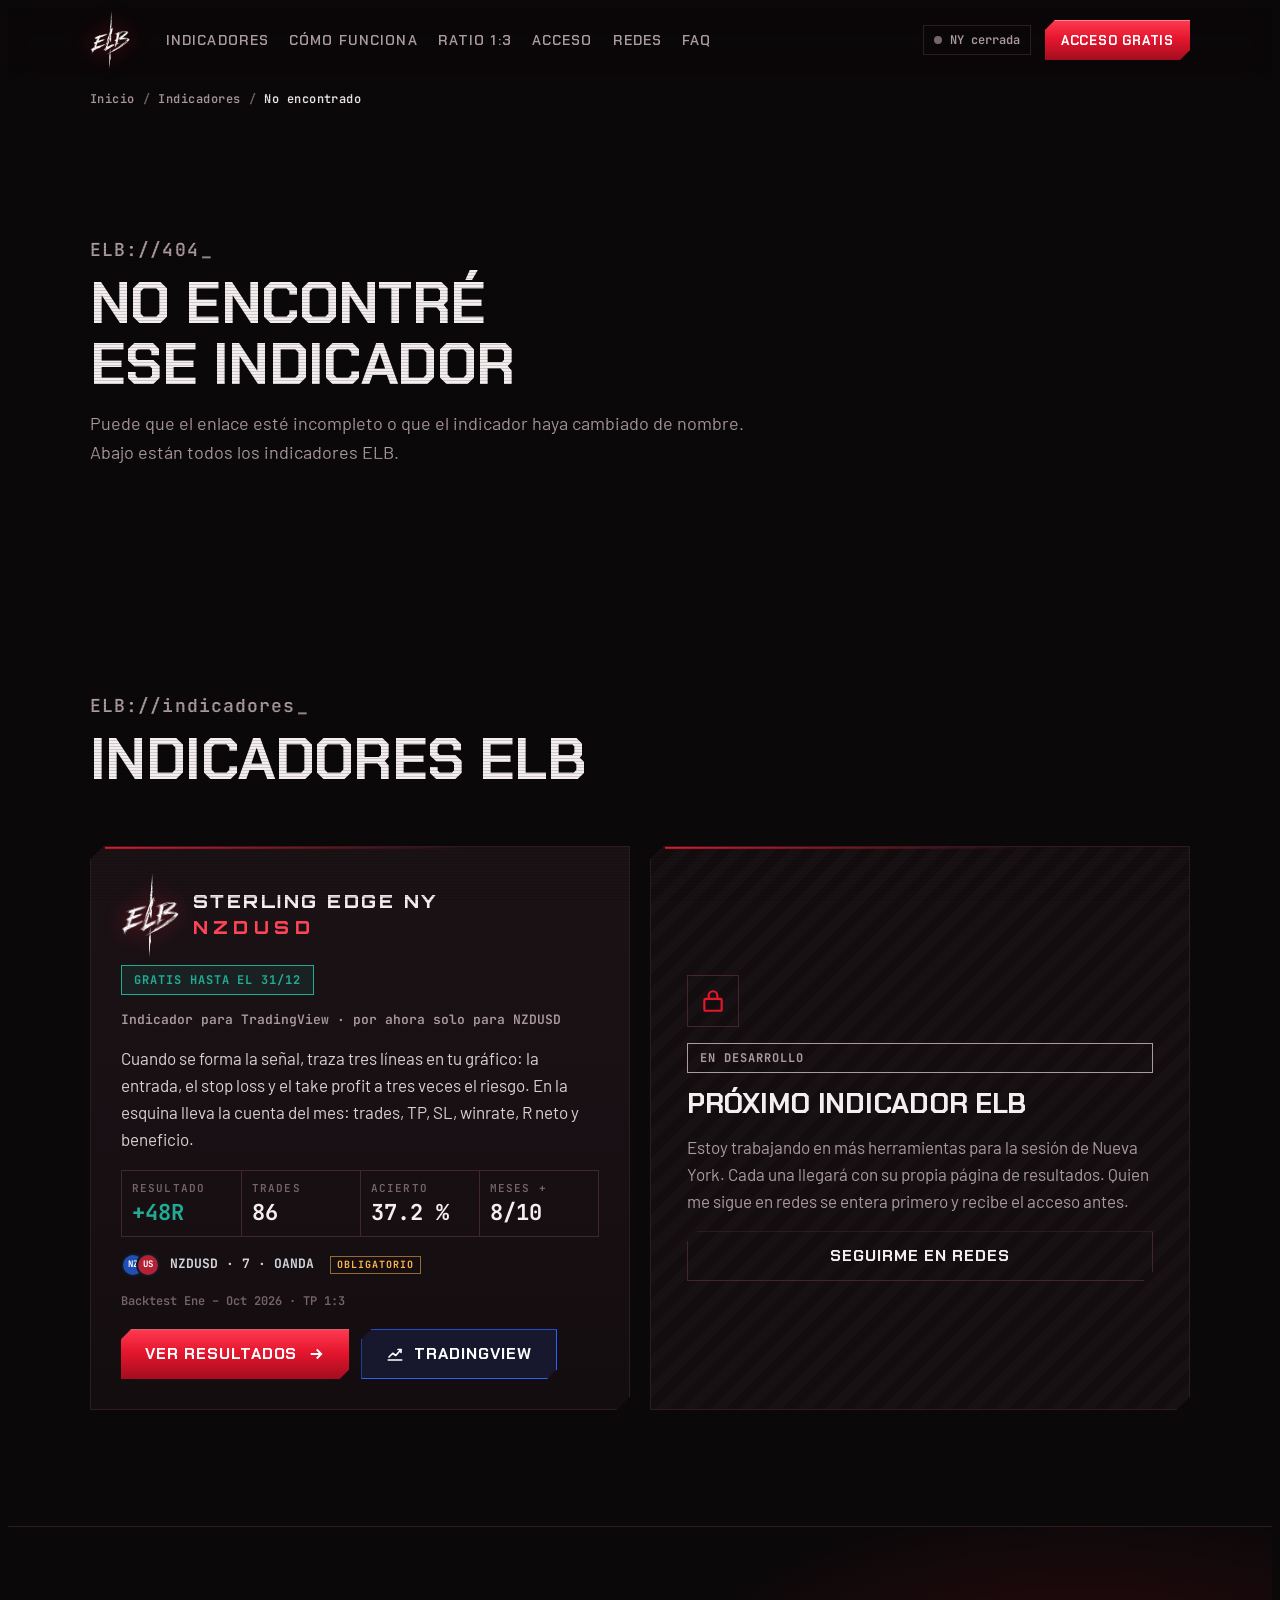
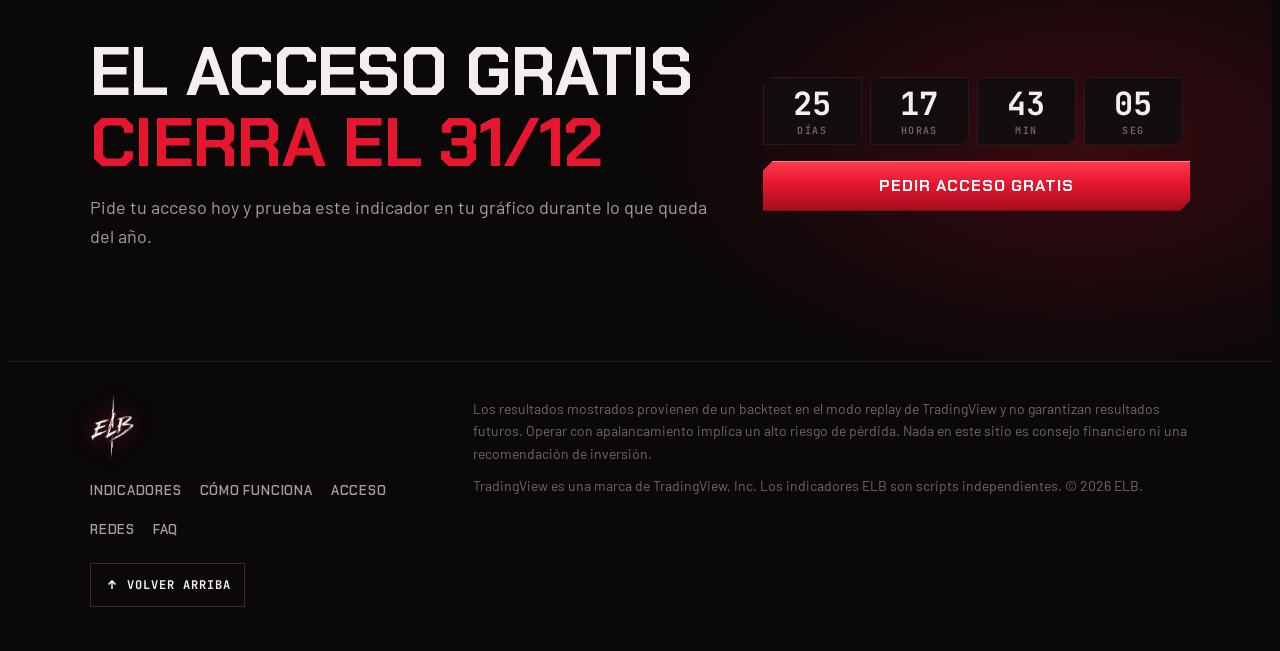
==== commit e011a35c: "Versiones en los enlaces de assets/ para evitar copias viejas en cache Co-Authored-By: Claude Opus 5" ====
--- a/indicador.html
+++ b/indicador.html
@@ -22,7 +22,7 @@
 <link rel="preconnect" href="https://fonts.googleapis.com">
 <link rel="preconnect" href="https://fonts.gstatic.com" crossorigin>
 <link href="https://fonts.googleapis.com/css2?family=Barlow:wght@400;500;600;700&family=Chakra+Petch:wght@500;600;700&family=JetBrains+Mono:wght@400;600;700&family=Orbitron:wght@800;900&display=swap" rel="stylesheet">
-<link rel="stylesheet" href="assets/elb.css">
+<link rel="stylesheet" href="assets/elb.css?v=5eab5085">
 </head>
 <body>
 
@@ -135,9 +135,9 @@
   </div>
 </footer>
 
-<script src="assets/datos.js"></script>
-<script src="assets/comun.js"></script>
-<script src="assets/indicador.js"></script>
-<script src="assets/movimiento.js"></script>
+<script src="assets/datos.js?v=36fcd735"></script>
+<script src="assets/comun.js?v=a9e4903b"></script>
+<script src="assets/indicador.js?v=c1011abc"></script>
+<script src="assets/movimiento.js?v=faffb5d0"></script>
 </body>
 </html>
--- a/assets/elb.css
+++ b/assets/elb.css
@@ -98,7 +98,7 @@
 /* the ELB brush logo: white strokes with a red glow; the RGB-split glitch reuses the logo as a mask */
 .logo { position: relative; display: inline-block; flex: none; line-height: 0; }
 .logo img { display: block; height: 58px; width: auto; margin-block: -4px; filter: drop-shadow(0 0 10px rgba(229, 22, 46, 0.6)); }
-.logo::before, .logo::after { content: ""; position: absolute; inset: 0; opacity: 0; pointer-events: none; -webkit-mask: url(media/elb-logo.png) center / contain no-repeat; mask: url(media/elb-logo.png) center / contain no-repeat; }
+.logo::before, .logo::after { content: ""; position: absolute; inset: 0; opacity: 0; pointer-events: none; -webkit-mask: url(../media/elb-logo.png) center / contain no-repeat; mask: url(../media/elb-logo.png) center / contain no-repeat; }
 .logo::before { background: #ff003c; transform: translate(-2px, 0); }
 .logo::after { background: #00e5ff; transform: translate(2px, 0); }
 .brand:hover .logo::before, .brand:hover .logo::after { opacity: .8; animation: glitch-a .9s steps(2) infinite; }
@@ -150,7 +150,7 @@
   transform: translate(-50%, -50%) perspective(900px) rotateY(var(--ry, -14deg)) rotateX(var(--rx, 6deg));
   transition: transform .6s cubic-bezier(.2, .7, .2, 1);
 }
-.giant-logo { position: absolute; inset: 0; background: linear-gradient(165deg, rgba(255, 110, 128, 0.5), rgba(229, 22, 46, 0.38) 50%, rgba(255, 80, 100, 0.48)); -webkit-mask: url(media/elb-logo.png) center / contain no-repeat; mask: url(media/elb-logo.png) center / contain no-repeat; }
+.giant-logo { position: absolute; inset: 0; background: linear-gradient(165deg, rgba(255, 110, 128, 0.5), rgba(229, 22, 46, 0.38) 50%, rgba(255, 80, 100, 0.48)); -webkit-mask: url(../media/elb-logo.png) center / contain no-repeat; mask: url(../media/elb-logo.png) center / contain no-repeat; }
 .hero-grid { display: grid; grid-template-columns: minmax(0, 1.12fr) minmax(0, 0.88fr); gap: clamp(28px, 5vw, 64px); align-items: center; }
 .eyebrow { font: 600 13px/1.4 var(--f-mono); color: var(--muted); letter-spacing: 0.04em; text-transform: uppercase; display: flex; gap: 10px; align-items: center; }
 .prompt { color: var(--red); }
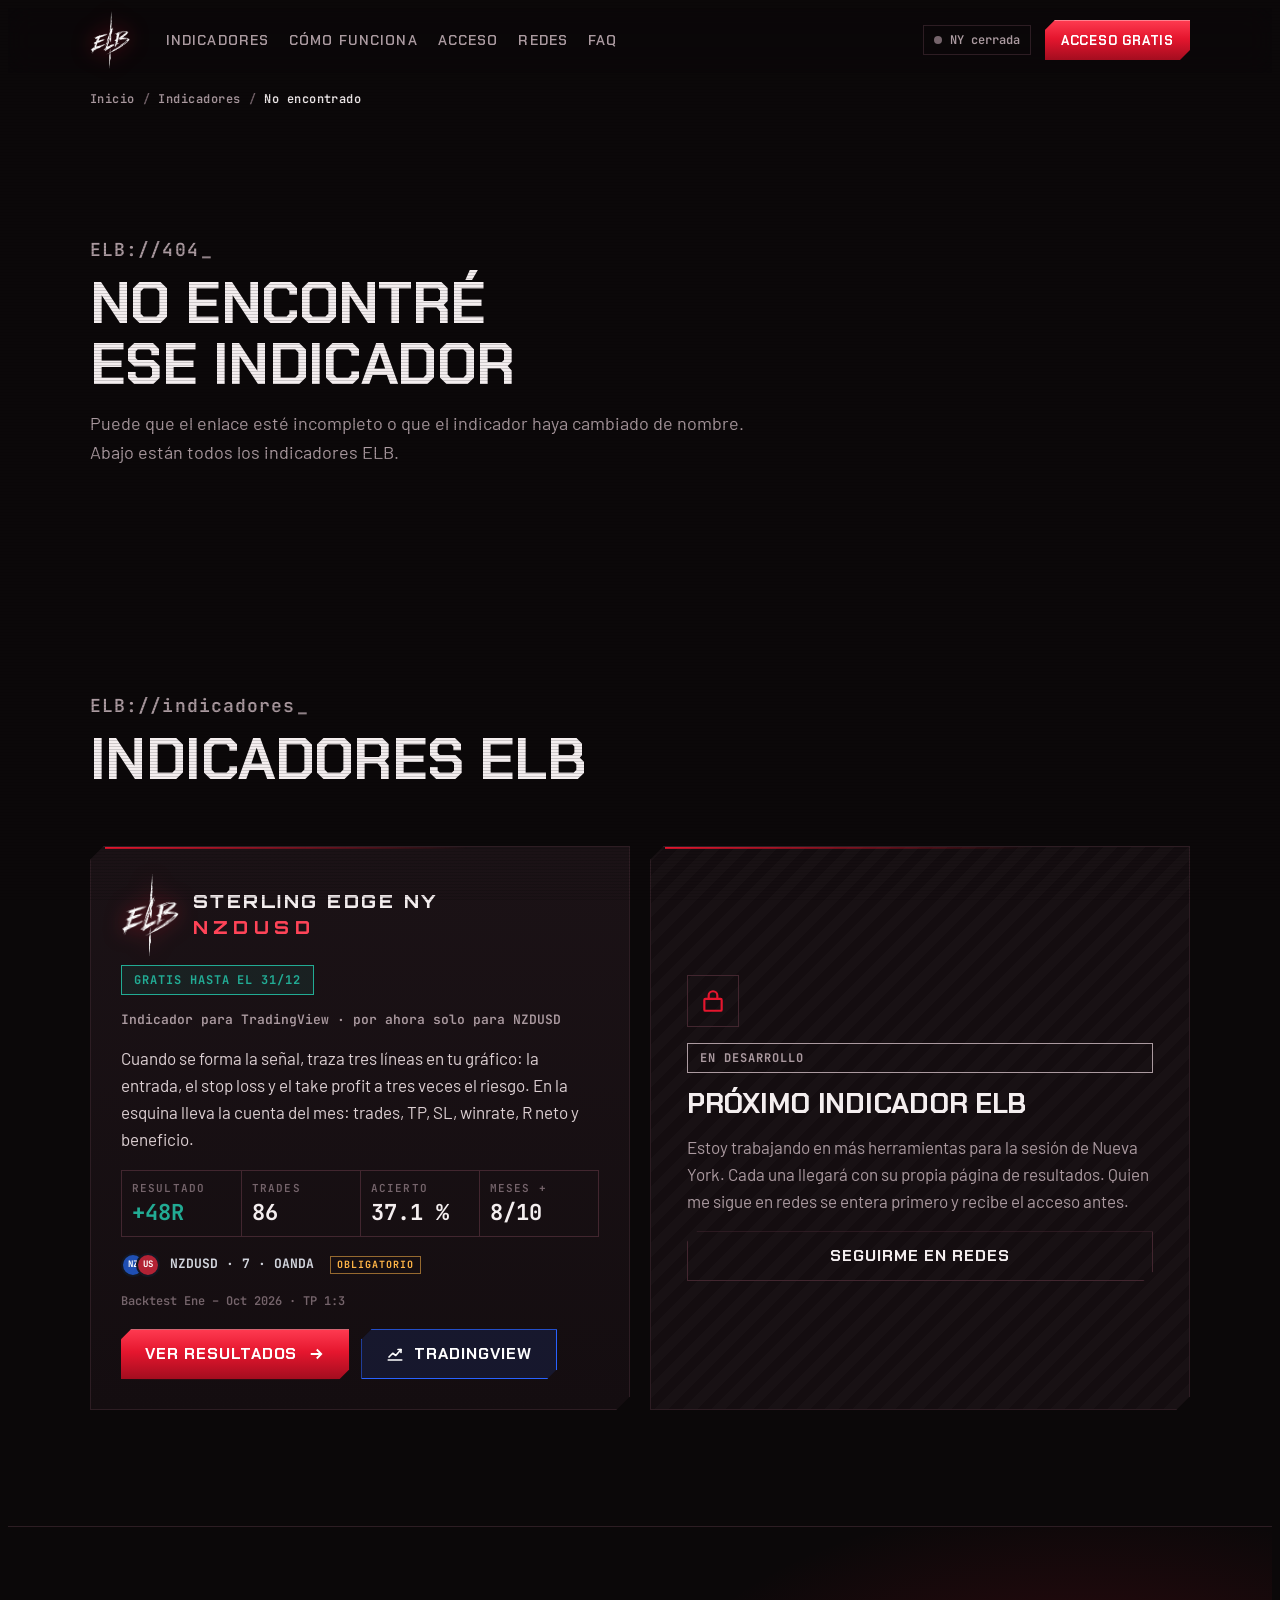
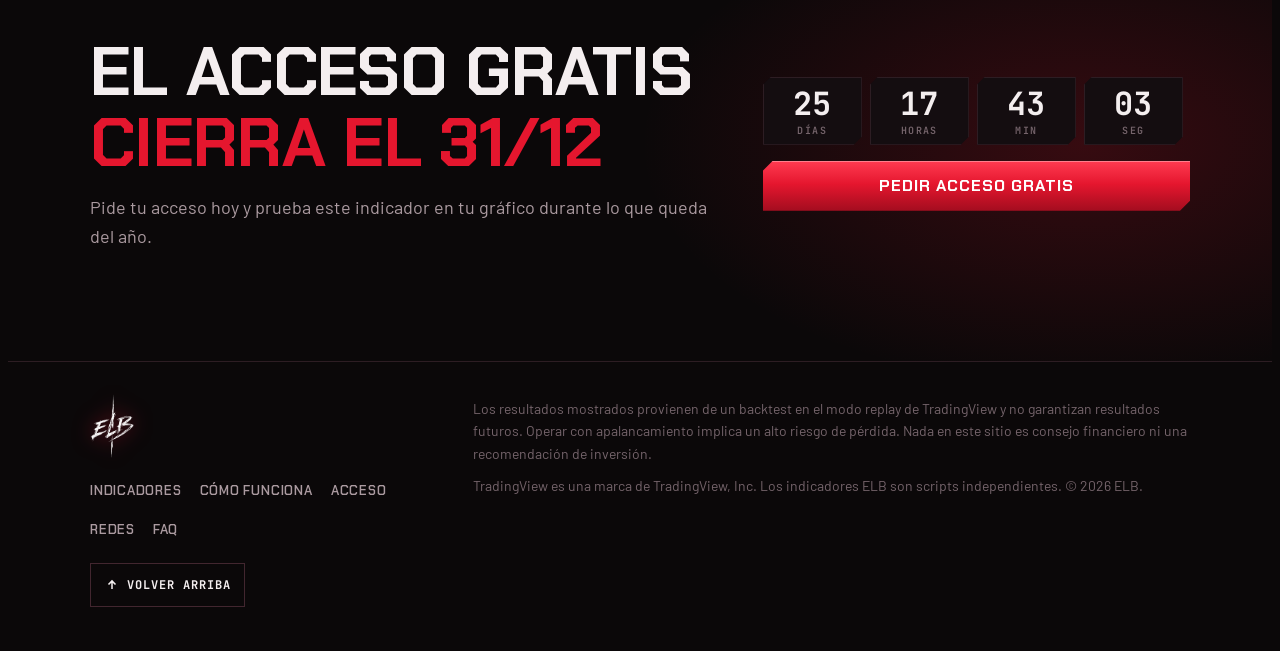
==== commit 35ae3dee: ""¿Por qué 1:3?" pasa a la pagina de cada indicador - Se quita del inicio y del menu: usaba el winrat" ====
--- a/indicador.html
+++ b/indicador.html
@@ -22,7 +22,7 @@
 <link rel="preconnect" href="https://fonts.googleapis.com">
 <link rel="preconnect" href="https://fonts.gstatic.com" crossorigin>
 <link href="https://fonts.googleapis.com/css2?family=Barlow:wght@400;500;600;700&family=Chakra+Petch:wght@500;600;700&family=JetBrains+Mono:wght@400;600;700&family=Orbitron:wght@800;900&display=swap" rel="stylesheet">
-<link rel="stylesheet" href="assets/elb.css?v=5eab5085">
+<link rel="stylesheet" href="assets/elb.css?v=b26f43b4">
 </head>
 <body>
 
@@ -37,7 +37,6 @@
     <nav class="nav-links" aria-label="Secciones">
       <a href="index.html#indicadores">Indicadores</a>
       <a href="index.html#como-funciona">Cómo funciona</a>
-      <a href="index.html#calculadora">Ratio 1:3</a>
       <a href="index.html#acceso">Acceso</a>
       <a href="index.html#redes">Redes</a>
       <a href="index.html#faq">FAQ</a>
@@ -57,10 +56,9 @@
     <nav class="wrap" aria-label="Secciones (móvil)">
       <a href="index.html#indicadores">Indicadores <span>01</span></a>
       <a href="index.html#como-funciona">Cómo funciona <span>02</span></a>
-      <a href="index.html#calculadora">Ratio 1:3 <span>03</span></a>
-      <a href="index.html#acceso">Acceso gratis <span>04</span></a>
-      <a href="index.html#redes">Redes <span>05</span></a>
-      <a href="index.html#faq">FAQ <span>06</span></a>
+      <a href="index.html#acceso">Acceso gratis <span>03</span></a>
+      <a href="index.html#redes">Redes <span>04</span></a>
+      <a href="index.html#faq">FAQ <span>05</span></a>
     </nav>
   </div>
 </header>
@@ -137,7 +135,7 @@
 
 <script src="assets/datos.js?v=36fcd735"></script>
 <script src="assets/comun.js?v=a9e4903b"></script>
-<script src="assets/indicador.js?v=c1011abc"></script>
+<script src="assets/indicador.js?v=9e053a67"></script>
 <script src="assets/movimiento.js?v=faffb5d0"></script>
 </body>
 </html>
--- a/assets/elb.css
+++ b/assets/elb.css
@@ -202,7 +202,7 @@
 .sec { padding-block: clamp(64px, 9vw, 120px); position: relative; }
 .sec + .sec { border-top: 1px solid var(--line); }
 .sec-head { display: grid; gap: 14px; max-width: 760px; margin-bottom: clamp(32px, 5vw, 56px); }
-.kicker { font: 600 13px/1 var(--f-mono); color: var(--red); letter-spacing: 0.06em; }
+.kicker { font: 600 13px/1 var(--f-mono); color: var(--red); letter-spacing: 0.06em; overflow-wrap: anywhere; } /* the decoding effect scrambles it into one long word */
 .sec-head :is(h2, .h2) { font-size: clamp(34px, 5vw, 58px); font-weight: 700; text-transform: uppercase; }
 .sec-head p { color: var(--muted); font-size: 18px; max-width: 38em; }
 
@@ -637,7 +637,8 @@
   .hero-cta .btn, .ind-actions .btn, .msg-actions .btn, .zone-links .btn, .step-link .btn { width: 100%; }
   .quick { display: grid; grid-template-columns: repeat(2, minmax(0, 1fr)); }
   .zone-nav .zn-name, .zn-sym { display: none; }
-  .zone-nav-in { justify-content: space-between; gap: 4px 12px; }
+  .zone-nav-in { justify-content: space-between; gap: 4px 10px; }
+  .zone-nav a { font-size: 12px; letter-spacing: 0.05em; }
   .acc-table { font-size: 13px; }
   .acc-table th, .acc-table td { padding: 7px 5px; }
   .mfull { display: none; } .mshort { display: inline; }
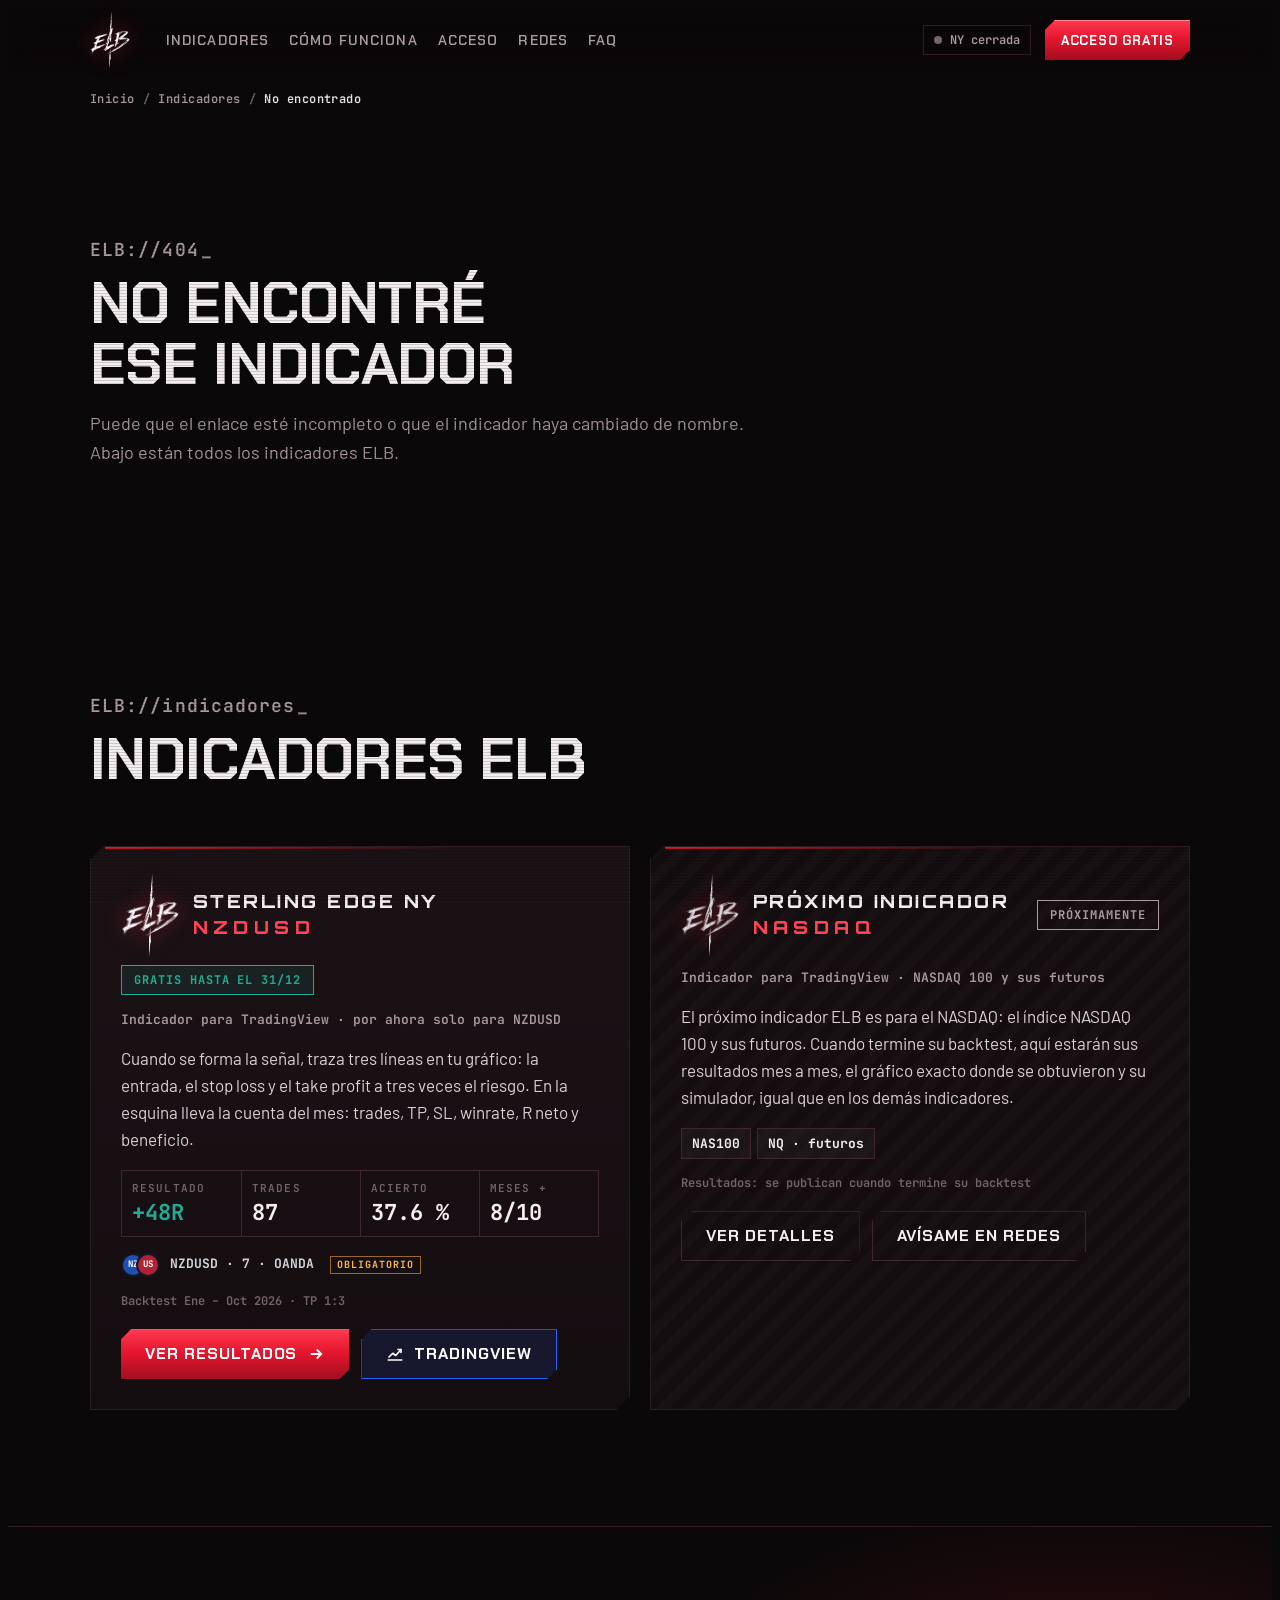
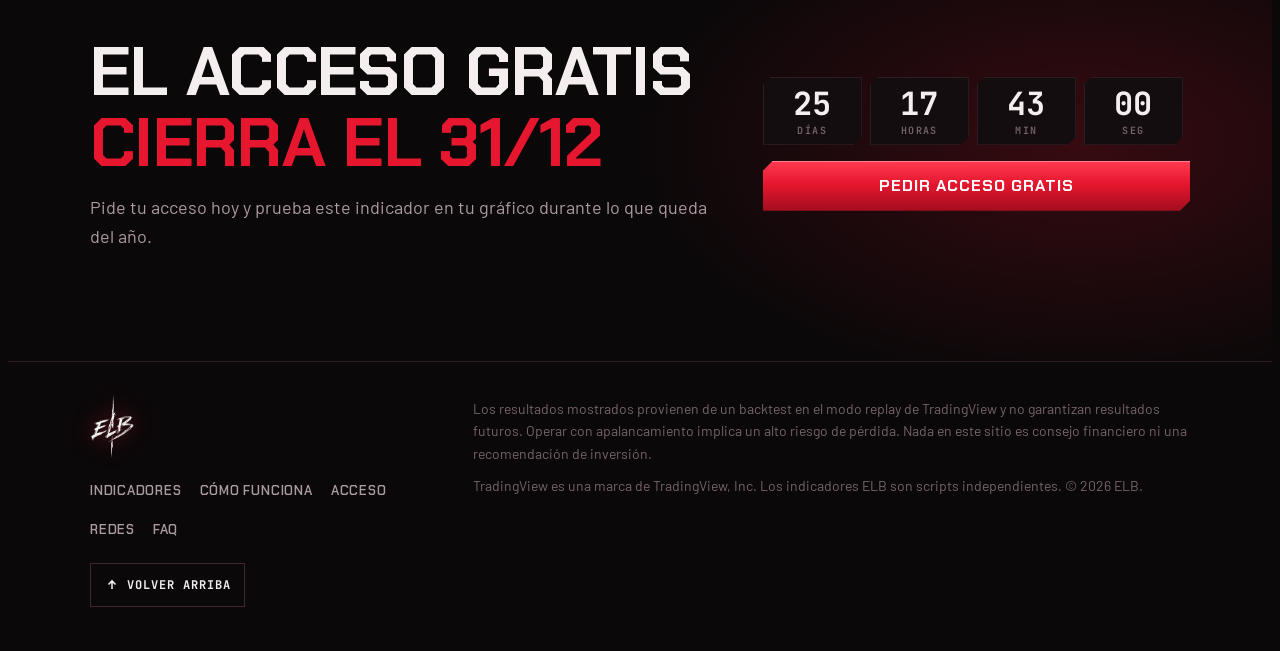
==== commit 402eceff: "Proximo indicador: NASDAQ 100 y futuros del NASDAQ - Nuevo indicador en datos.js marcado como "proxi" ====
--- a/indicador.html
+++ b/indicador.html
@@ -22,7 +22,7 @@
 <link rel="preconnect" href="https://fonts.googleapis.com">
 <link rel="preconnect" href="https://fonts.gstatic.com" crossorigin>
 <link href="https://fonts.googleapis.com/css2?family=Barlow:wght@400;500;600;700&family=Chakra+Petch:wght@500;600;700&family=JetBrains+Mono:wght@400;600;700&family=Orbitron:wght@800;900&display=swap" rel="stylesheet">
-<link rel="stylesheet" href="assets/elb.css?v=b26f43b4">
+<link rel="stylesheet" href="assets/elb.css?v=1a735eb7">
 </head>
 <body>
 
@@ -77,15 +77,6 @@
         <h2 id="otrosHead">Otros indicadores ELB</h2>
       </header>
       <div class="cat-grid" id="otrosGrid">
-        <article class="ticket soon-card">
-          <div class="lock" aria-hidden="true">
-            <svg viewBox="0 0 24 24" fill="none" stroke="currentColor" stroke-width="2"><rect x="4" y="10" width="16" height="11" rx="1"/><path d="M8 10V7a4 4 0 0 1 8 0v3"/></svg>
-          </div>
-          <span class="badge badge-soon">En desarrollo</span>
-          <h3>Próximo indicador ELB</h3>
-          <p>Estoy trabajando en más herramientas para la sesión de Nueva York. Cada una llegará con su propia página de resultados. Quien me sigue en redes se entera primero y recibe el acceso antes.</p>
-          <a class="btn btn-ghost" href="index.html#redes">Seguirme en redes</a>
-        </article>
       </div>
     </div>
   </section>
@@ -133,9 +124,9 @@
   </div>
 </footer>
 
-<script src="assets/datos.js?v=36fcd735"></script>
-<script src="assets/comun.js?v=a9e4903b"></script>
-<script src="assets/indicador.js?v=9e053a67"></script>
+<script src="assets/datos.js?v=f2bc746d"></script>
+<script src="assets/comun.js?v=9aaaad9c"></script>
+<script src="assets/indicador.js?v=d2886796"></script>
 <script src="assets/movimiento.js?v=faffb5d0"></script>
 </body>
 </html>
--- a/assets/elb.css
+++ b/assets/elb.css
@@ -723,6 +723,12 @@
 .ficha dt { font: 600 11px/1 var(--f-mono); color: var(--dim); letter-spacing: 0.1em; text-transform: uppercase; }
 .ficha dd { margin: 0; font-weight: 600; }
 .ind-404 .sec-head { margin-bottom: 0; }
+/* indicators still in development */
+.cat-card.is-soon { background: repeating-linear-gradient(135deg, rgba(255, 255, 255, 0.015) 0 10px, transparent 10px 20px), var(--panel); }
+.cat-card.is-soon .logo img { opacity: .85; }
+.zone-must.zone-soon { background: rgba(255, 255, 255, 0.03); border-color: var(--line-2); color: var(--muted); }
+.zone-must.zone-soon svg, .zone-must.zone-soon b { color: var(--fg); }
+.zone-chart .chips .chip, .cat-card .chips .chip { font-size: 13px; padding: 8px 10px; }
 @media (max-width: 640px) {
   .cat-kpis { grid-template-columns: repeat(2, minmax(0, 1fr)); }
   .cat-kpis div:nth-child(3) { border-left: 0; }
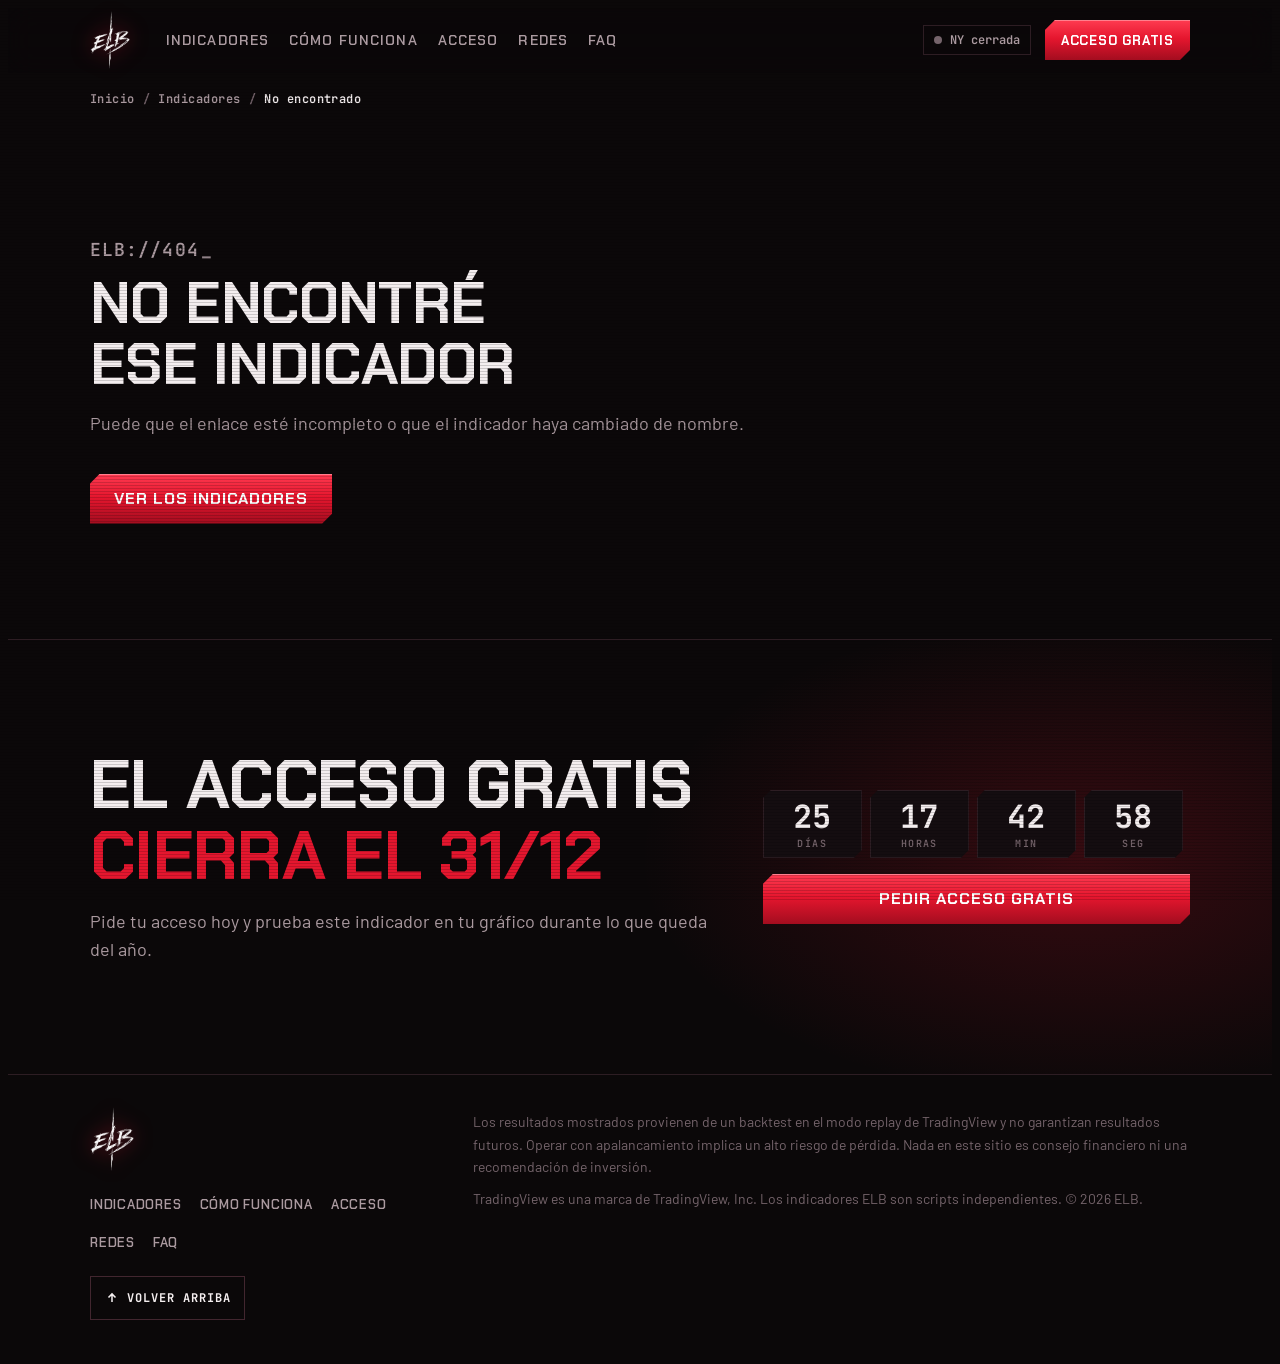
==== commit b5cd1867: "Pagina del indicador: quita la seccion "Otros indicadores" - Cada pagina termina en su propio conten" ====
--- a/indicador.html
+++ b/indicador.html
@@ -69,18 +69,6 @@
   <!-- ================= EL INDICADOR: se arma desde assets/datos.js ================= -->
   <div id="indPage"></div>
 
-  <!-- ================= OTROS INDICADORES ================= -->
-  <section class="sec" id="otros">
-    <div class="wrap">
-      <header class="sec-head">
-        <p class="kicker">ELB://indicadores</p>
-        <h2 id="otrosHead">Otros indicadores ELB</h2>
-      </header>
-      <div class="cat-grid" id="otrosGrid">
-      </div>
-    </div>
-  </section>
-
   <!-- ================= CIERRE ================= -->
   <section class="final">
     <div class="wrap final-in">
@@ -126,7 +114,7 @@
 
 <script src="assets/datos.js?v=f2bc746d"></script>
 <script src="assets/comun.js?v=9aaaad9c"></script>
-<script src="assets/indicador.js?v=d2886796"></script>
+<script src="assets/indicador.js?v=dc9728a8"></script>
 <script src="assets/movimiento.js?v=faffb5d0"></script>
 </body>
 </html>
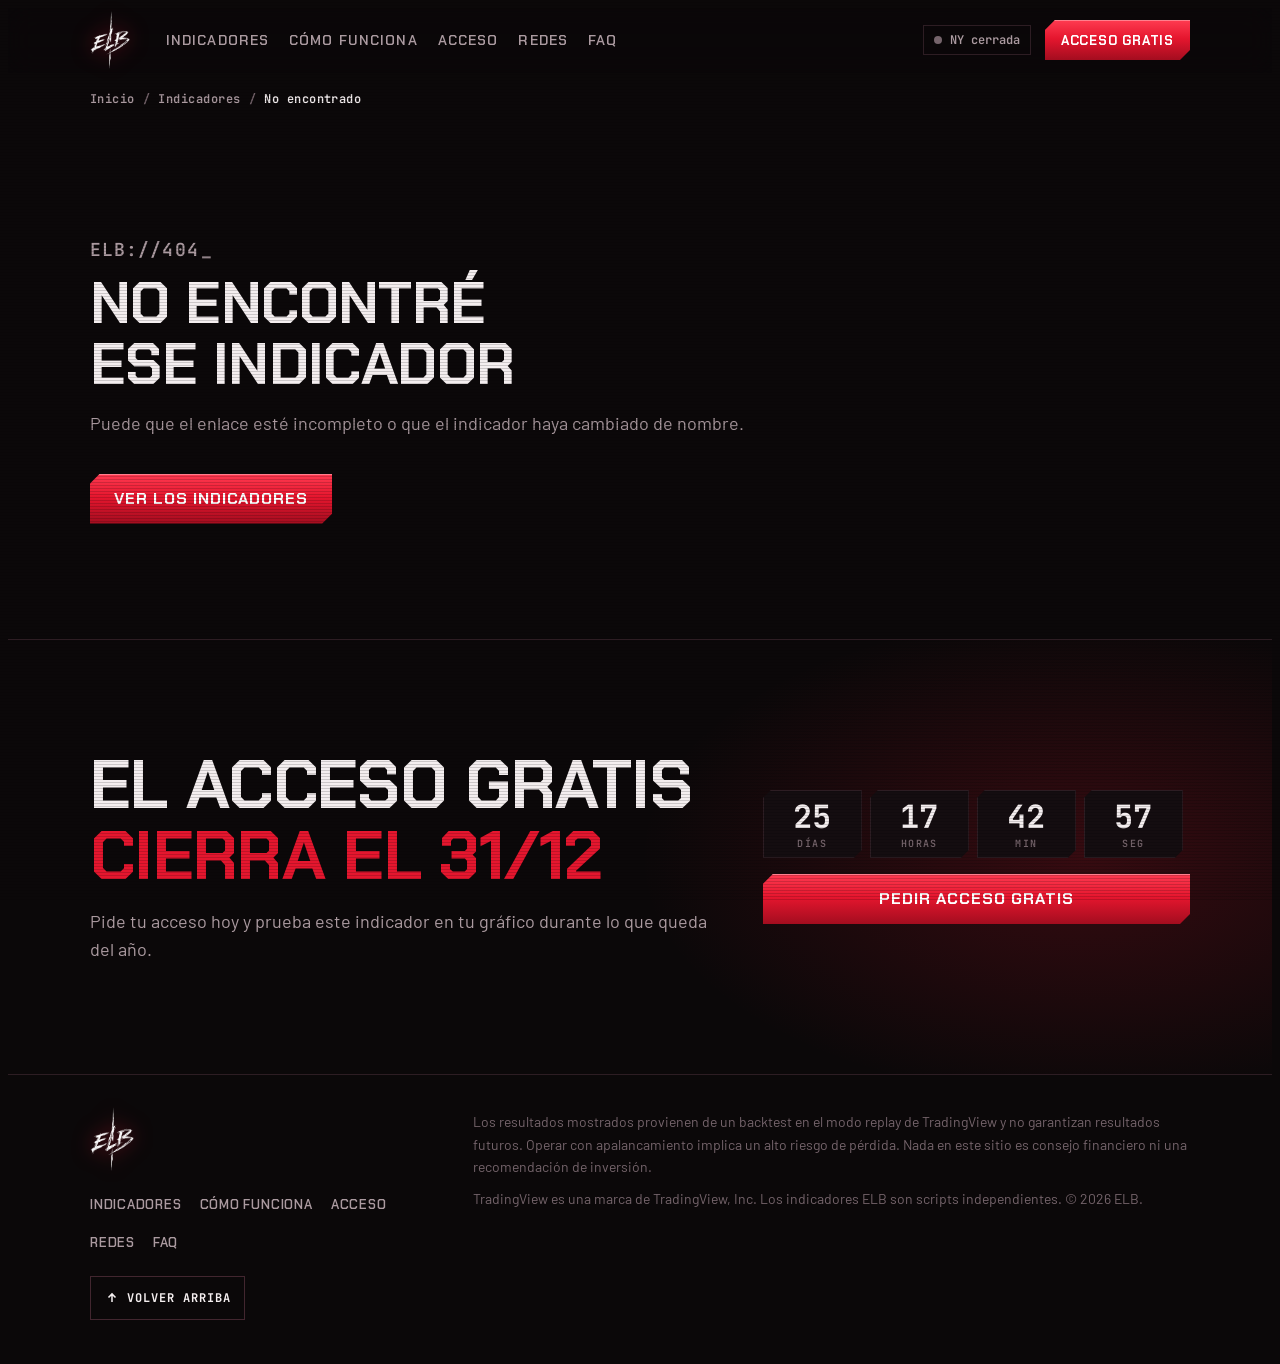
==== commit c0ae7656: "Portada: el video queda oculto y se abre con un boton discreto - En lugar del celular se ve el logo " ====
--- a/indicador.html
+++ b/indicador.html
@@ -22,7 +22,7 @@
 <link rel="preconnect" href="https://fonts.googleapis.com">
 <link rel="preconnect" href="https://fonts.gstatic.com" crossorigin>
 <link href="https://fonts.googleapis.com/css2?family=Barlow:wght@400;500;600;700&family=Chakra+Petch:wght@500;600;700&family=JetBrains+Mono:wght@400;600;700&family=Orbitron:wght@800;900&display=swap" rel="stylesheet">
-<link rel="stylesheet" href="assets/elb.css?v=1a735eb7">
+<link rel="stylesheet" href="assets/elb.css?v=5e8d3426">
 </head>
 <body>
 
--- a/assets/elb.css
+++ b/assets/elb.css
@@ -650,6 +650,21 @@
   .soc h3 { font-size: 19px; }
 }
 
+/* ---------- hero video: hidden until asked for; a quiet button shows and hides it ---------- */
+.hero-media.video-off { min-height: clamp(420px, 44vw, 600px); }
+.hero-media.video-off .phone, .hero-media.video-off .float-chip { display: none; }
+.video-toggle { position: relative; z-index: 4; margin-top: 18px; display: inline-flex; align-items: center; gap: 8px; padding: 8px 12px; font: 600 11px/1 var(--f-mono); letter-spacing: 0.12em; text-transform: uppercase; color: var(--dim); background: rgba(11, 8, 9, 0.55); border: 1px solid var(--line); cursor: pointer; transition: color .2s ease, border-color .2s ease; }
+.video-toggle:hover, .video-toggle:focus-visible { color: var(--fg); border-color: var(--line-2); }
+.video-toggle svg { width: 11px; height: 11px; flex: none; }
+.hero-media.video-off .video-toggle { position: absolute; bottom: 18px; left: 50%; transform: translateX(-50%); margin: 0; white-space: nowrap; }
+.phone.entering { animation: phoneIn .7s var(--ease-out) both; }
+@media (max-width: 900px) {
+  .hero-media.video-off { min-height: 300px; }
+  .hero-media.video-off .giant { height: 330px; }
+}
+@media (pointer: coarse) { .video-toggle { min-height: 36px; } }
+@media (prefers-reduced-motion: reduce) { .phone.entering { animation: none; } .video-toggle { transition: none; } }
+
 /* ---------- responsive ---------- */
 @media (max-width: 1180px) {
   .nav-links { display: none; }
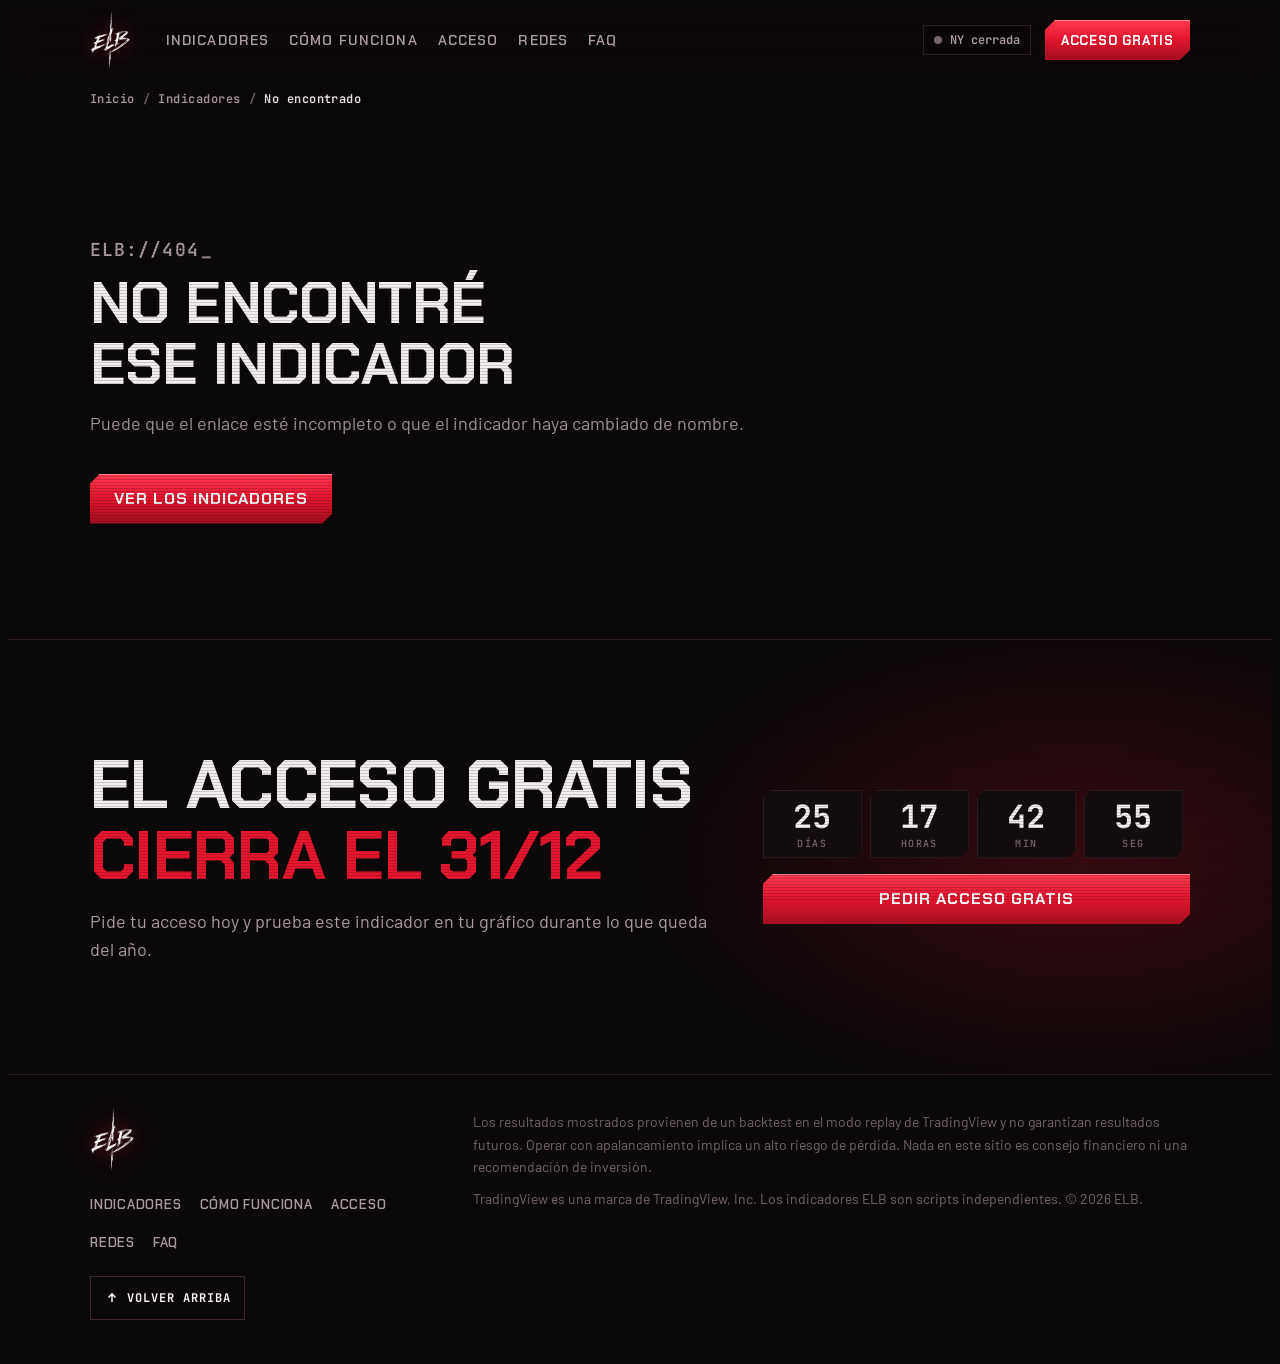
==== commit 462aec17: "Catalogo: vuelve el destello automatico del logo cada 4.2 s - Al pasar a cat-card el efecto quedo am" ====
--- a/indicador.html
+++ b/indicador.html
@@ -22,7 +22,7 @@
 <link rel="preconnect" href="https://fonts.googleapis.com">
 <link rel="preconnect" href="https://fonts.gstatic.com" crossorigin>
 <link href="https://fonts.googleapis.com/css2?family=Barlow:wght@400;500;600;700&family=Chakra+Petch:wght@500;600;700&family=JetBrains+Mono:wght@400;600;700&family=Orbitron:wght@800;900&display=swap" rel="stylesheet">
-<link rel="stylesheet" href="assets/elb.css?v=5e8d3426">
+<link rel="stylesheet" href="assets/elb.css?v=bff645df">
 </head>
 <body>
 
--- a/assets/elb.css
+++ b/assets/elb.css
@@ -715,6 +715,10 @@
 .cat-name { display: flex; align-items: center; gap: 14px; color: var(--fg); text-decoration: none; }
 .cat-name .logo img { height: clamp(64px, 7vw, 84px); }
 .cat-name .brand-ny { font-size: clamp(15px, 1.6vw, 18px); letter-spacing: 0.14em; line-height: 1.15; text-transform: uppercase; }
+/* the RGB-split burst every 4.2s, as the catalog logo always had; neighbouring cards are offset so they don't fire together */
+.cat-name .logo::before { opacity: .85; animation: glitch-burst-a 4.2s steps(1) infinite; }
+.cat-name .logo::after { opacity: .85; animation: glitch-burst-b 4.2s steps(1) infinite; }
+.cat-card:nth-child(2n) .cat-name .logo::before, .cat-card:nth-child(2n) .cat-name .logo::after { animation-delay: -2.1s; }
 .cat-name:hover .logo::before, .cat-name:hover .logo::after { opacity: .8; animation: glitch-a .9s steps(2) infinite; }
 .cat-name:hover .logo::after { animation-name: glitch-b; }
 .cat-sub { font: 600 13px/1.4 var(--f-mono); color: var(--muted); }
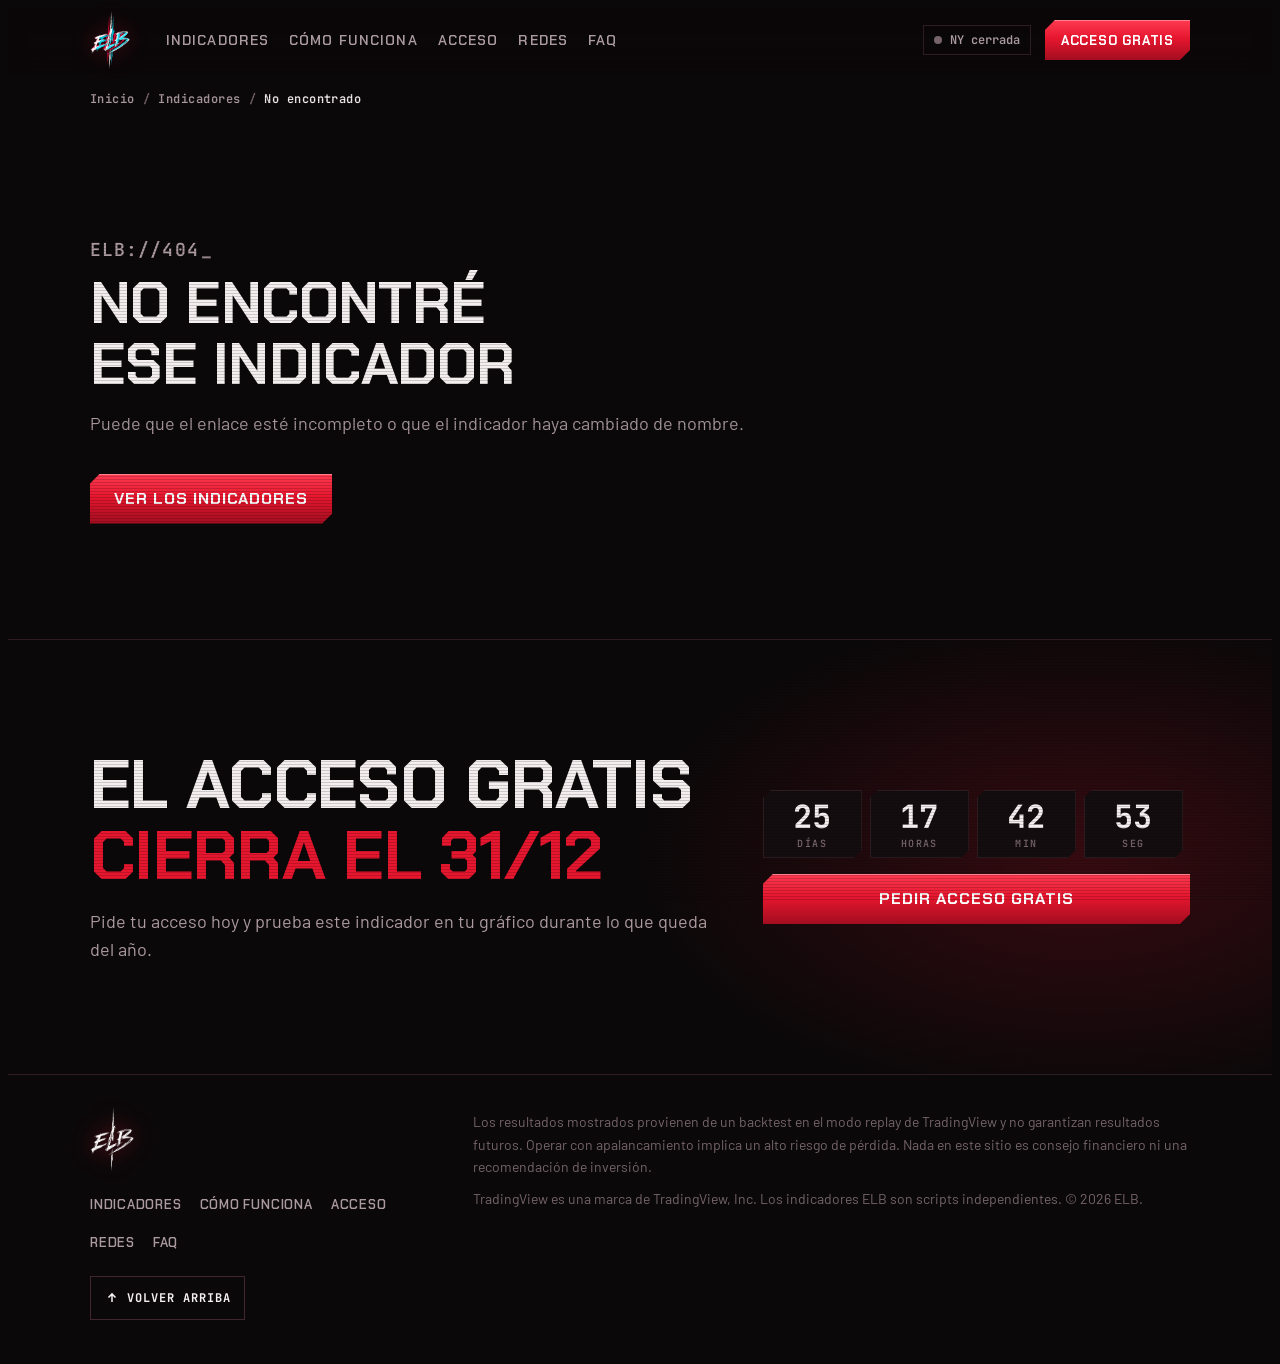
==== commit 73d3cd5a: "Barra: el logo ELB destella solo cada 5 s Co-Authored-By: Claude Opus 5.5 <noreply@anthropic.com>" ====
--- a/indicador.html
+++ b/indicador.html
@@ -22,7 +22,7 @@
 <link rel="preconnect" href="https://fonts.googleapis.com">
 <link rel="preconnect" href="https://fonts.gstatic.com" crossorigin>
 <link href="https://fonts.googleapis.com/css2?family=Barlow:wght@400;500;600;700&family=Chakra+Petch:wght@500;600;700&family=JetBrains+Mono:wght@400;600;700&family=Orbitron:wght@800;900&display=swap" rel="stylesheet">
-<link rel="stylesheet" href="assets/elb.css?v=bff645df">
+<link rel="stylesheet" href="assets/elb.css?v=8aa13711">
 </head>
 <body>
 
--- a/assets/elb.css
+++ b/assets/elb.css
@@ -103,6 +103,11 @@
 .logo::after { background: #00e5ff; transform: translate(2px, 0); }
 .brand:hover .logo::before, .brand:hover .logo::after { opacity: .8; animation: glitch-a .9s steps(2) infinite; }
 .brand:hover .logo::after { animation-name: glitch-b; }
+/* the nav logo also bursts on its own, every 5s; hovering still gives the continuous glitch */
+.nav .brand .logo::before { opacity: .85; animation: glitch-burst-a 5s steps(1) infinite; }
+.nav .brand .logo::after { opacity: .85; animation: glitch-burst-b 5s steps(1) infinite; }
+.nav .brand:hover .logo::before, .nav .brand:hover .logo::after { opacity: .8; animation: glitch-a .9s steps(2) infinite; }
+.nav .brand:hover .logo::after { animation-name: glitch-b; }
 footer .logo img { height: 64px; }
 .nav-links { display: flex; gap: 20px; margin-left: 12px; }
 .nav-links a { white-space: nowrap; font: 600 14px/1 var(--f-display); letter-spacing: 0.08em; text-transform: uppercase; color: var(--muted); text-decoration: none; padding: 8px 0; position: relative; }
